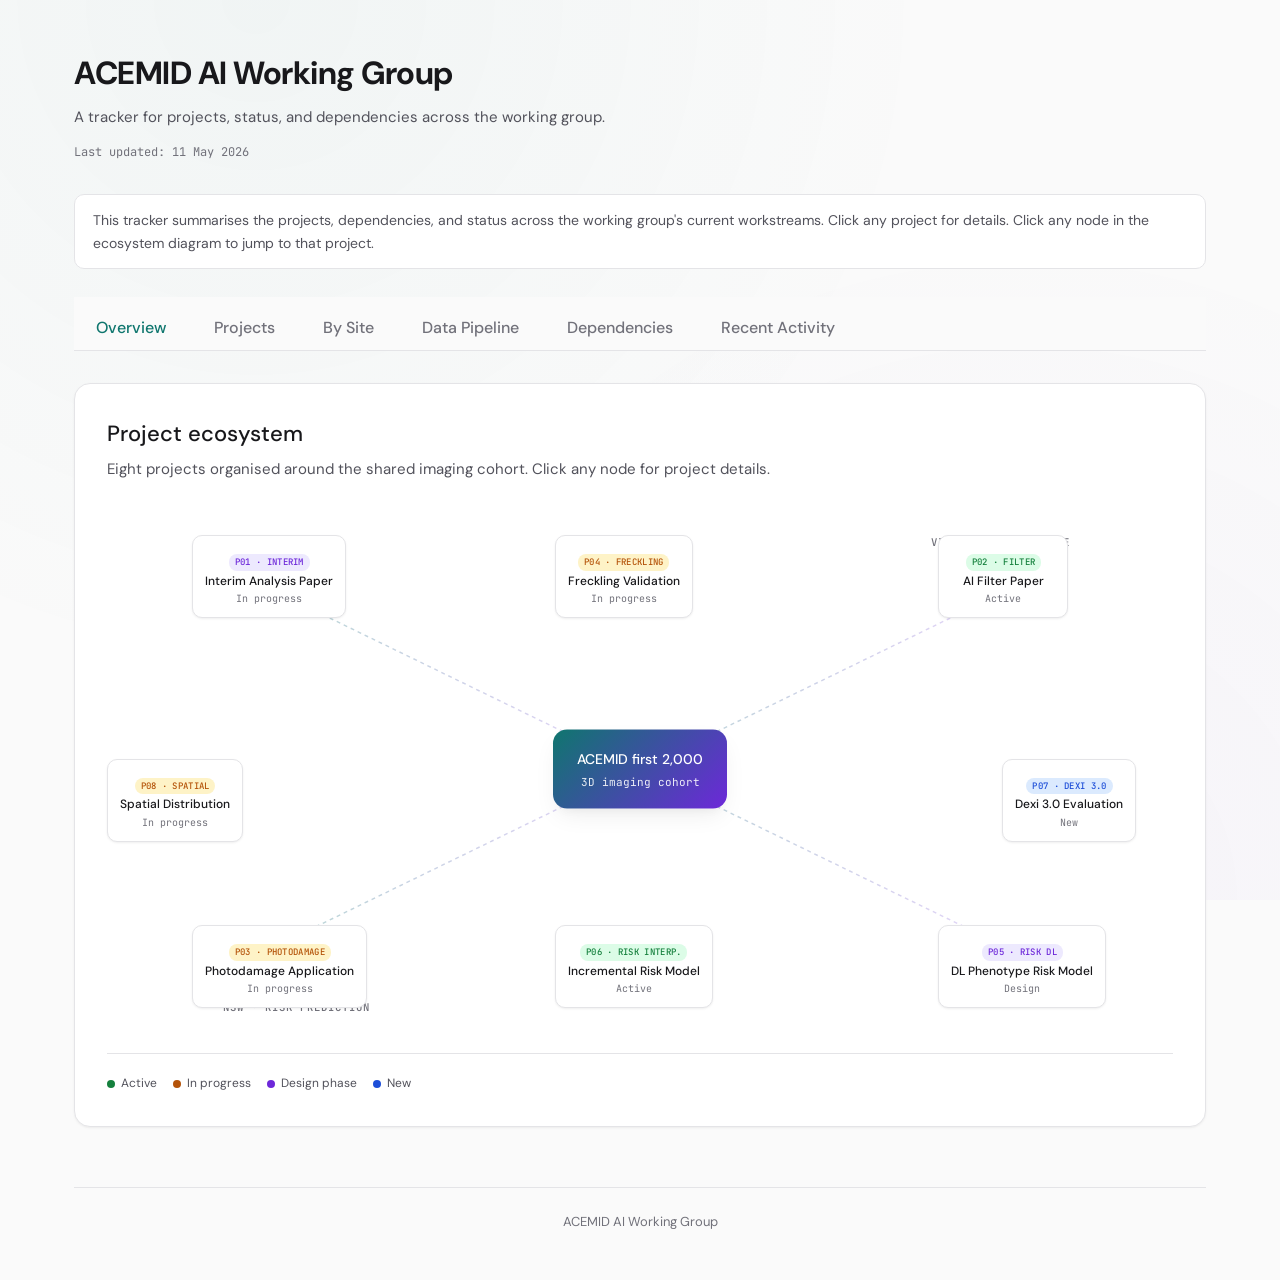
==== index.html @ 9b372734 "Add files via upload" ====
<!DOCTYPE html>
<html lang="en">
<head>
<meta charset="UTF-8">
<meta name="viewport" content="width=device-width, initial-scale=1.0">
<title>ACEMID AI Working Group — Tracker</title>
<link href="https://fonts.googleapis.com/css2?family=DM+Sans:wght@400;500;700&family=JetBrains+Mono:wght@400;500&display=swap" rel="stylesheet">
<style>
:root {
  --bg: #fafafa;
  --surface: #ffffff;
  --surface-2: #f4f4f5;
  --border: #e4e4e7;
  --border-strong: #d4d4d8;
  --text: #18181b;
  --text-2: #52525b;
  --text-3: #71717a;
  --accent: #0f766e;
  --accent-bg: #ccfbf1;
  --purple: #6d28d9;
  --purple-bg: #ede9fe;
  --amber: #b45309;
  --amber-bg: #fef3c7;
  --green: #15803d;
  --green-bg: #dcfce7;
  --red: #b91c1c;
  --red-bg: #fee2e2;
  --blue: #1d4ed8;
  --blue-bg: #dbeafe;
  --shadow: 0 1px 3px rgba(0,0,0,0.04), 0 1px 2px rgba(0,0,0,0.03);
  --shadow-lg: 0 10px 25px -5px rgba(0,0,0,0.08), 0 8px 10px -6px rgba(0,0,0,0.04);
}
@media (prefers-color-scheme: dark) {
  :root {
    --bg: #09090b; --surface: #18181b; --surface-2: #27272a;
    --border: #27272a; --border-strong: #3f3f46;
    --text: #fafafa; --text-2: #a1a1aa; --text-3: #71717a;
    --accent: #2dd4bf; --accent-bg: #134e4a;
    --purple: #a78bfa; --purple-bg: #2e1065;
    --amber: #fbbf24; --amber-bg: #422006;
    --green: #4ade80; --green-bg: #14532d;
    --red: #f87171; --red-bg: #450a0a;
    --blue: #60a5fa; --blue-bg: #1e3a8a;
  }
}
* { margin:0; padding:0; box-sizing:border-box; }
html { scroll-behavior:smooth; }
body { font-family:'DM Sans',-apple-system,sans-serif; background:var(--bg); color:var(--text); line-height:1.6; font-size:17px; }
body::before {
  content:''; position:fixed; inset:0; pointer-events:none; z-index:-1;
  background-image: radial-gradient(circle at 20% 0%, rgba(15,118,110,0.04), transparent 50%),
                    radial-gradient(circle at 80% 100%, rgba(109,40,217,0.03), transparent 50%);
}
.container { max-width:1180px; margin:0 auto; padding:48px 24px; }

.hdr { margin-bottom:32px; }
.hdr h1 { font-size:32px; font-weight:700; letter-spacing:-0.5px; margin-bottom:6px; }
.hdr .sub { font-size:15px; color:var(--text-2); }
.hdr .date { font-size:12px; color:var(--text-3); font-family:'JetBrains Mono',monospace; margin-top:14px; }

.tabs { display:flex; gap:4px; border-bottom:1px solid var(--border); margin-bottom:32px; overflow-x:auto; position:sticky; top:0; background:var(--bg); z-index:10; padding-top:8px; }
.tab { padding:12px 22px; font-size:16px; font-weight:500; cursor:pointer; color:var(--text-3); border-bottom:2px solid transparent; transition:all .2s; white-space:nowrap; background:none; border:none; font-family:inherit; }
.tab:hover { color:var(--text-2); }
.tab.active { color:var(--accent); border-bottom-color:var(--accent); }
.page { display:none; }
.page.active { display:block; animation:fadeUp 0.4s cubic-bezier(0.16, 1, 0.3, 1); }
@keyframes fadeUp { from { opacity:0; transform:translateY(8px); } to { opacity:1; transform:translateY(0); } }

/* Overview */
.overview-hero { background:var(--surface); border:1px solid var(--border); border-radius:16px; padding:32px; box-shadow:var(--shadow); }
.overview-hero h2 { font-size:22px; font-weight:500; margin-bottom:6px; }
.overview-hero .sub { font-size:15px; color:var(--text-2); margin-bottom:28px; }
.ecosystem { position:relative; height:520px; width:100%; }
.eco-svg { width:100%; height:100%; position:absolute; inset:0; }
.eco-node { position:absolute; background:var(--surface); border:1px solid var(--border); border-radius:10px; padding:10px 12px; cursor:pointer; transition:all 0.25s cubic-bezier(0.16, 1, 0.3, 1); box-shadow:var(--shadow); min-width:130px; text-align:center; }
.eco-node:hover { transform:translateY(-2px); border-color:var(--accent); box-shadow:var(--shadow-lg); z-index:5; }
.eco-node .n-name { font-size:12px; font-weight:500; line-height:1.3; }
.eco-node .n-status { font-size:10px; color:var(--text-3); margin-top:2px; font-family:'JetBrains Mono',monospace; }
.eco-node .n-tag { display:inline-block; font-size:9px; font-weight:500; padding:1px 6px; border-radius:8px; margin-bottom:3px; font-family:'JetBrains Mono',monospace; letter-spacing:0.3px; text-transform:uppercase; }
.eco-hub { position:absolute; top:50%; left:50%; transform:translate(-50%, -50%); background:linear-gradient(135deg, var(--accent), var(--purple)); color:white; padding:18px 24px; border-radius:14px; text-align:center; box-shadow:var(--shadow-lg); z-index:2; }
.eco-hub .h-title { font-size:14px; font-weight:500; margin-bottom:3px; }
.eco-hub .h-sub { font-size:11px; opacity:0.9; font-family:'JetBrains Mono',monospace; }
.legend { display:flex; gap:16px; flex-wrap:wrap; margin-top:24px; padding-top:20px; border-top:1px solid var(--border); font-size:12px; color:var(--text-2); }
.legend-item { display:flex; align-items:center; gap:6px; }
.legend-dot { width:8px; height:8px; border-radius:50%; }

/* Filters */
.filters { display:flex; gap:8px; flex-wrap:wrap; margin-bottom:24px; align-items:center; }
.filter-label { font-size:12px; color:var(--text-3); font-weight:500; margin-right:6px; text-transform:uppercase; letter-spacing:0.6px; font-family:'JetBrains Mono',monospace; }
.filter-chip { padding:6px 14px; font-size:13px; border-radius:16px; background:var(--surface); border:1px solid var(--border); cursor:pointer; color:var(--text-2); transition:all 0.2s; font-family:inherit; }
.filter-chip:hover { border-color:var(--border-strong); transform:translateY(-1px); }
.filter-chip.active { background:var(--text); color:var(--bg); border-color:var(--text); }

/* Projects */
.projects { display:grid; grid-template-columns:repeat(2, 1fr); gap:18px; }
@media (max-width: 800px) { .projects { grid-template-columns:1fr; } }
.proj { background:var(--surface); border:1px solid var(--border); border-radius:14px; padding:22px; cursor:pointer; transition:all 0.25s cubic-bezier(0.16, 1, 0.3, 1); position:relative; box-shadow:var(--shadow); }
.proj:hover { border-color:var(--accent); transform:translateY(-2px); box-shadow:var(--shadow-lg); }
.proj.expanded { grid-column:1 / -1; border-color:var(--accent); }
.proj-head { display:flex; justify-content:space-between; align-items:flex-start; gap:12px; margin-bottom:8px; }
.proj-name { font-size:19px; font-weight:500; line-height:1.3; }
.proj-id { font-family:'JetBrains Mono',monospace; font-size:11px; color:var(--text-3); margin-bottom:4px; letter-spacing:0.5px; }
.proj-lead { font-size:14px; color:var(--text-2); margin-bottom:12px; }
.proj-desc { font-size:14px; color:var(--text-2); line-height:1.6; }
.proj-footer { margin-top:14px; padding-top:14px; border-top:1px solid var(--border); display:flex; justify-content:flex-end; }
.proj-expand-cta { font-size:12px; color:var(--accent); transition:transform 0.2s; }
.proj:hover .proj-expand-cta { transform:translateX(2px); }

.pill { display:inline-block; font-size:11px; font-weight:500; padding:4px 12px; border-radius:12px; white-space:nowrap; }
.pill-active { background:var(--green-bg); color:var(--green); }
.pill-progress { background:var(--amber-bg); color:var(--amber); }
.pill-new { background:var(--blue-bg); color:var(--blue); }
.pill-design { background:var(--purple-bg); color:var(--purple); }
.pill-blocked { background:var(--red-bg); color:var(--red); }

.proj-detail { margin-top:18px; padding-top:18px; border-top:1px solid var(--border); display:none; animation:fadeUp 0.3s ease-out; }
.proj.expanded .proj-detail { display:block; }
.detail-grid { display:grid; grid-template-columns:1fr 1fr; gap:24px; }
@media (max-width: 800px) { .detail-grid { grid-template-columns:1fr; } }
.detail-section h4 { font-size:11px; font-weight:500; text-transform:uppercase; letter-spacing:0.8px; color:var(--text-3); margin-bottom:10px; font-family:'JetBrains Mono',monospace; }
.detail-section ul { list-style:none; }
.detail-section li { font-size:14px; color:var(--text-2); padding:5px 0 5px 16px; position:relative; line-height:1.55; }
.detail-section li::before { content:''; position:absolute; left:0; top:14px; width:5px; height:5px; border-radius:50%; background:var(--accent); }

/* Sites */
.sites { display:grid; grid-template-columns:1fr 1fr 1fr; gap:18px; }
@media (max-width: 900px) { .sites { grid-template-columns:1fr; } }
.site { background:var(--surface); border:1px solid var(--border); border-radius:14px; padding:24px; transition:transform 0.2s; box-shadow:var(--shadow); }
.site:hover { transform:translateY(-2px); }
.site-head { display:flex; align-items:center; gap:10px; margin-bottom:18px; padding-bottom:14px; border-bottom:1px solid var(--border); }
.site-dot { width:14px; height:14px; border-radius:50%; flex-shrink:0; }
.site-name { font-size:19px; font-weight:500; }
.site-people { margin-bottom:18px; }
.site-people h4 { font-size:11px; font-weight:500; text-transform:uppercase; letter-spacing:0.8px; color:var(--text-3); margin-bottom:12px; font-family:'JetBrains Mono',monospace; }
.site-people .person { font-size:14px; color:var(--text); padding:4px 0; }
.site-projects { padding-top:14px; border-top:1px solid var(--border); }
.site-projects h4 { font-size:11px; font-weight:500; text-transform:uppercase; letter-spacing:0.8px; color:var(--text-3); margin-bottom:10px; font-family:'JetBrains Mono',monospace; }
.site-projects .sp { font-size:13px; color:var(--text-2); padding:3px 0; }

/* Pipeline */
.pipeline-grid { background:var(--surface); border:1px solid var(--border); border-radius:14px; padding:28px; box-shadow:var(--shadow); }
.pipeline-stage { padding:16px 0; border-bottom:1px dashed var(--border); transition:transform 0.2s; }
.pipeline-stage:hover { transform:translateX(4px); }
.pipeline-stage:last-child { border-bottom:none; padding-bottom:0; }
.pipeline-stage h3 { font-size:15px; font-weight:500; margin-bottom:6px; display:flex; align-items:center; gap:10px; }
.pipeline-stage h3 .step-num { background:var(--accent-bg); color:var(--accent); width:28px; height:28px; border-radius:50%; display:inline-flex; align-items:center; justify-content:center; font-size:13px; font-family:'JetBrains Mono',monospace; font-weight:500; flex-shrink:0; }
.pipeline-stage p { font-size:14px; color:var(--text-2); line-height:1.6; padding-left:38px; }
.pipeline-stage .meta { font-size:12px; color:var(--text-3); padding-left:38px; margin-top:6px; font-family:'JetBrains Mono',monospace; }

/* Dependencies tab */
.dep-section { margin-bottom:28px; }
.dep-section h2 { font-size:20px; font-weight:500; margin-bottom:6px; }
.dep-section .sub { font-size:14px; color:var(--text-2); margin-bottom:18px; }

.eb-grid { display:grid; grid-template-columns:1fr 1fr; gap:18px; margin-bottom:8px; }
@media (max-width: 800px) { .eb-grid { grid-template-columns:1fr; } }
.eb-card { background:var(--surface); border:1px solid var(--border); border-radius:14px; padding:22px; box-shadow:var(--shadow); }
.eb-card.enablers { border-left:3px solid var(--green); }
.eb-card.blockers { border-left:3px solid var(--amber); }
.eb-card h3 { font-size:15px; font-weight:500; margin-bottom:14px; display:flex; align-items:center; gap:8px; }
.eb-card h3 .label { font-size:11px; padding:2px 8px; border-radius:10px; background:var(--surface-2); color:var(--text-3); font-weight:500; font-family:'JetBrains Mono',monospace; letter-spacing:0.5px; }
.eb-list { list-style:none; }
.eb-item { padding:9px 0; border-bottom:1px solid var(--border); font-size:14px; color:var(--text-2); line-height:1.55; }
.eb-item:last-child { border-bottom:none; }
.eb-item strong { color:var(--text); font-weight:500; }

/* Dep matrix */
.depmap { background:var(--surface); border:1px solid var(--border); border-radius:14px; padding:24px; box-shadow:var(--shadow); overflow-x:auto; }
.depmap-title { font-size:15px; font-weight:500; margin-bottom:4px; }
.depmap-sub { font-size:13px; color:var(--text-2); margin-bottom:20px; }
.matrix { display:grid; gap:1px; background:var(--border); border:1px solid var(--border); border-radius:8px; overflow:hidden; min-width:780px; }
.matrix-row { display:grid; grid-template-columns:200px repeat(7, 1fr); gap:1px; background:var(--border); }
.matrix-cell { background:var(--surface); padding:10px 8px; font-size:12px; display:flex; align-items:center; justify-content:center; text-align:center; min-height:48px; }
.matrix-cell.label { justify-content:flex-start; padding-left:14px; font-weight:500; font-size:13px; }
.matrix-cell.header { background:var(--surface-2); font-size:11px; font-weight:500; color:var(--text-3); text-transform:uppercase; letter-spacing:0.5px; font-family:'JetBrains Mono',monospace; line-height:1.3; }
.matrix-cell .dot { width:18px; height:18px; border-radius:50%; display:flex; align-items:center; justify-content:center; font-size:11px; font-weight:500; }
.dot-ready { background:var(--green); color:white; }
.dot-progress { background:var(--amber); color:white; }
.dot-blocked { background:var(--red); color:white; }
.dot-pending { background:var(--surface-2); color:var(--text-3); border:1px solid var(--border); }
.dot-na { color:var(--text-3); font-size:14px; }
.matrix-legend { display:flex; gap:18px; flex-wrap:wrap; margin-top:16px; font-size:12px; color:var(--text-2); }
.matrix-legend .li { display:flex; align-items:center; gap:6px; }

/* Recent activity */
.timeline { background:var(--surface); border:1px solid var(--border); border-radius:14px; padding:28px; box-shadow:var(--shadow); }
.tl-item { display:grid; grid-template-columns:130px 1fr; gap:20px; padding:20px 0; border-bottom:1px solid var(--border); transition:transform 0.2s; }
.tl-item:hover { transform:translateX(4px); }
.tl-item:last-child { border-bottom:none; padding-bottom:0; }
.tl-item:first-child { padding-top:0; }
.tl-date { font-family:'JetBrains Mono',monospace; font-size:12px; color:var(--text-3); }
.tl-content h4 { font-size:15px; font-weight:500; margin-bottom:6px; }
.tl-content p { font-size:14px; color:var(--text-2); line-height:1.6; margin-bottom:6px; }
.tl-content .tl-tags { display:flex; gap:6px; flex-wrap:wrap; margin-top:10px; }
.tl-tag { font-size:11px; padding:3px 10px; border-radius:10px; background:var(--surface-2); color:var(--text-2); border:1px solid var(--border); font-family:'JetBrains Mono',monospace; }
@media (max-width: 600px) {
  .tl-item { grid-template-columns:1fr; gap:8px; }
}

.footer { margin-top:60px; padding-top:24px; border-top:1px solid var(--border); text-align:center; }
.footer p { font-size:13px; color:var(--text-3); }

.disclaimer { background:var(--surface); border:1px solid var(--border); border-radius:10px; padding:14px 18px; margin-bottom:28px; font-size:14px; color:var(--text-2); line-height:1.6; }
</style>
</head>
<body>
<div class="container">

<div class="hdr">
  <h1>ACEMID AI Working Group</h1>
  <p class="sub">A tracker for projects, status, and dependencies across the working group.</p>
  <div class="date">Last updated: 11 May 2026</div>
</div>

<div class="disclaimer">
  This tracker summarises the projects, dependencies, and status across the working group's current workstreams. Click any project for details. Click any node in the ecosystem diagram to jump to that project.
</div>

<div class="tabs">
  <button class="tab active" onclick="showPage('overview', this)">Overview</button>
  <button class="tab" onclick="showPage('projects', this)">Projects</button>
  <button class="tab" onclick="showPage('sites', this)">By Site</button>
  <button class="tab" onclick="showPage('pipeline', this)">Data Pipeline</button>
  <button class="tab" onclick="showPage('dependencies', this)">Dependencies</button>
  <button class="tab" onclick="showPage('activity', this)">Recent Activity</button>
</div>

<!-- OVERVIEW -->
<div class="page active" id="p-overview">
<div class="overview-hero">
  <h2>Project ecosystem</h2>
  <p class="sub">Eight projects organised around the shared imaging cohort. Click any node for project details.</p>
  <div class="ecosystem">
    <svg class="eco-svg" viewBox="0 0 1100 520" preserveAspectRatio="xMidYMid meet">
      <defs>
        <linearGradient id="lineGrad" x1="0" y1="0" x2="1" y2="0">
          <stop offset="0%" stop-color="#0f766e" stop-opacity="0.3"/>
          <stop offset="100%" stop-color="#6d28d9" stop-opacity="0.2"/>
        </linearGradient>
      </defs>
      <line x1="550" y1="260" x2="180" y2="80"  stroke="url(#lineGrad)" stroke-width="1.5" stroke-dasharray="4 4"/>
      <line x1="550" y1="260" x2="550" y2="80"  stroke="url(#lineGrad)" stroke-width="1.5" stroke-dasharray="4 4"/>
      <line x1="550" y1="260" x2="920" y2="80"  stroke="url(#lineGrad)" stroke-width="1.5" stroke-dasharray="4 4"/>
      <line x1="550" y1="260" x2="100" y2="260" stroke="url(#lineGrad)" stroke-width="1.5" stroke-dasharray="4 4"/>
      <line x1="550" y1="260" x2="1000" y2="260" stroke="url(#lineGrad)" stroke-width="1.5" stroke-dasharray="4 4"/>
      <line x1="550" y1="260" x2="180" y2="440" stroke="url(#lineGrad)" stroke-width="1.5" stroke-dasharray="4 4"/>
      <line x1="550" y1="260" x2="550" y2="440" stroke="url(#lineGrad)" stroke-width="1.5" stroke-dasharray="4 4"/>
      <line x1="550" y1="260" x2="920" y2="440" stroke="url(#lineGrad)" stroke-width="1.5" stroke-dasharray="4 4"/>
      <text x="120" y="30" fill="#71717a" font-size="11" font-family="JetBrains Mono" letter-spacing="1" font-weight="500">QLD · ALGORITHMS</text>
      <text x="500" y="30" fill="#71717a" font-size="11" font-family="JetBrains Mono" letter-spacing="1" font-weight="500">CROSS-SITE</text>
      <text x="850" y="30" fill="#71717a" font-size="11" font-family="JetBrains Mono" letter-spacing="1" font-weight="500">VIC · INFRASTRUCTURE</text>
      <text x="120" y="510" fill="#71717a" font-size="11" font-family="JetBrains Mono" letter-spacing="1" font-weight="500">NSW · RISK PREDICTION</text>
    </svg>
    <div class="eco-hub"><div class="h-title">ACEMID first 2,000</div><div class="h-sub">3D imaging cohort</div></div>
    <div class="eco-node" style="top:5%; left:8%;" onclick="goToProject('p1')"><span class="n-tag" style="background:var(--purple-bg);color:var(--purple);">P01 · Interim</span><div class="n-name">Interim Analysis Paper</div><div class="n-status">In progress</div></div>
    <div class="eco-node" style="top:5%; left:42%;" onclick="goToProject('p4')"><span class="n-tag" style="background:var(--amber-bg);color:var(--amber);">P04 · Freckling</span><div class="n-name">Freckling Validation</div><div class="n-status">In progress</div></div>
    <div class="eco-node" style="top:5%; left:78%;" onclick="goToProject('p2')"><span class="n-tag" style="background:var(--green-bg);color:var(--green);">P02 · Filter</span><div class="n-name">AI Filter Paper</div><div class="n-status">Active</div></div>
    <div class="eco-node" style="top:48%; left:0%;" onclick="goToProject('p8')"><span class="n-tag" style="background:var(--amber-bg);color:var(--amber);">P08 · Spatial</span><div class="n-name">Spatial Distribution</div><div class="n-status">In progress</div></div>
    <div class="eco-node" style="top:48%; left:84%;" onclick="goToProject('p7')"><span class="n-tag" style="background:var(--blue-bg);color:var(--blue);">P07 · Dexi 3.0</span><div class="n-name">Dexi 3.0 Evaluation</div><div class="n-status">New</div></div>
    <div class="eco-node" style="top:80%; left:8%;" onclick="goToProject('p3')"><span class="n-tag" style="background:var(--amber-bg);color:var(--amber);">P03 · Photodamage</span><div class="n-name">Photodamage Application</div><div class="n-status">In progress</div></div>
    <div class="eco-node" style="top:80%; left:42%;" onclick="goToProject('p6')"><span class="n-tag" style="background:var(--green-bg);color:var(--green);">P06 · Risk Interp.</span><div class="n-name">Incremental Risk Model</div><div class="n-status">Active</div></div>
    <div class="eco-node" style="top:80%; left:78%;" onclick="goToProject('p5')"><span class="n-tag" style="background:var(--purple-bg);color:var(--purple);">P05 · Risk DL</span><div class="n-name">DL Phenotype Risk Model</div><div class="n-status">Design</div></div>
  </div>
  <div class="legend">
    <div class="legend-item"><span class="legend-dot" style="background:var(--green);"></span>Active</div>
    <div class="legend-item"><span class="legend-dot" style="background:var(--amber);"></span>In progress</div>
    <div class="legend-item"><span class="legend-dot" style="background:var(--purple);"></span>Design phase</div>
    <div class="legend-item"><span class="legend-dot" style="background:var(--blue);"></span>New</div>
  </div>
</div>
</div>

<!-- PROJECTS -->
<div class="page" id="p-projects">
<div class="filters">
  <span class="filter-label">Filter</span>
  <button class="filter-chip active" onclick="filterProjects('all', this)">All (8)</button>
  <button class="filter-chip" onclick="filterProjects('active', this)">Active</button>
  <button class="filter-chip" onclick="filterProjects('progress', this)">In progress</button>
  <button class="filter-chip" onclick="filterProjects('design', this)">Design phase</button>
  <button class="filter-chip" onclick="filterProjects('new', this)">New</button>
</div>
<div class="projects" id="projGrid">

<div class="proj" id="p1" data-status="progress" onclick="toggleProj(this)">
  <div class="proj-head"><div><div class="proj-id">P01 · INTERIM</div><div class="proj-name">Interim Analysis Paper</div></div><span class="pill pill-progress">In progress</span></div>
  <div class="proj-lead">Dilki Jayasinghe · Tori Mar · Monika Janda</div>
  <div class="proj-desc">Descriptive overview of the first 2,000 ACEMID participants. Focus on baseline naevus counts and melanoma location mapping.</div>
  <div class="proj-footer"><span class="proj-expand-cta">Click for details →</span></div>
  <div class="proj-detail"><div class="detail-grid">
    <div class="detail-section"><h4>Current state</h4><ul>
      <li>Script 1 distributed to sites</li>
      <li>Preliminary naevus count figures presented from PA data (n=672)</li>
      <li>Naevus categorisation issue identified for ~7% of participants (broad location labels rather than upper/lower)</li>
      <li>Revised figure excluding uncategorised lesions resolves apparent asymmetry</li>
    </ul></div>
    <div class="detail-section"><h4>Dependencies</h4><ul>
      <li>Baseline naevus extraction at remaining sites (HIRF, AH, SHI, BH, MIA, WMH)</li>
      <li>Pathology review of ~100 outstanding melanoma slides</li>
      <li>Skin colour extraction</li>
      <li>Photodamage methodology resolution (see P03)</li>
    </ul></div>
  </div></div>
</div>

<div class="proj" id="p2" data-status="active" onclick="toggleProj(this)">
  <div class="proj-head"><div><div class="proj-id">P02 · FILTER</div><div class="proj-name">AI Filter Paper</div></div><span class="pill pill-active">Active</span></div>
  <div class="proj-lead">Zhen Yu · Tori Mar</div>
  <div class="proj-desc">Evaluation of AI algorithms for identifying lesions that benefit from dermoscopic review from total body 3D images.</div>
  <div class="proj-footer"><span class="proj-expand-cta">Click for details →</span></div>
  <div class="proj-detail"><div class="detail-grid">
    <div class="detail-section"><h4>Current state</h4><ul>
      <li>ISIC tile extraction tool functional (resolved late March)</li>
      <li>Extraction run on Alfred data</li>
      <li>Filter paper dataset being curated based on pathology-reviewed cohort</li>
    </ul></div>
    <div class="detail-section"><h4>Dependencies</h4><ul>
      <li>Pathology-reviewed cohort spreadsheet</li>
      <li>Labelling definition (lesions for dermoscopy vs lesions for biopsy)</li>
      <li>Algorithm comparison methodology</li>
    </ul></div>
  </div></div>
</div>

<div class="proj" id="p3" data-status="progress" onclick="toggleProj(this)">
  <div class="proj-head"><div><div class="proj-id">P03 · PHOTODAMAGE</div><div class="proj-name">Photodamage Algorithm Application</div></div><span class="pill pill-progress">In progress</span></div>
  <div class="proj-lead">Zhen Yu · Siyuan Yan · Adam Mothershaw</div>
  <div class="proj-desc">Application of previously-published photodamage CNN to ACEMID interim cohort. Currently per-tile predictions; aggregation methodology under discussion.</div>
  <div class="proj-footer"><span class="proj-expand-cta">Click for details →</span></div>
  <div class="proj-detail"><div class="detail-grid">
    <div class="detail-section"><h4>Current state</h4><ul>
      <li>CR2 to PNG/JPEG conversion utility working (Canfield provided updated version)</li>
      <li>AI model in preparation for sharing; integration with Script 2 to follow</li>
      <li>Per-tile output confirmed; per-body-site aggregation methodology under discussion</li>
    </ul></div>
    <div class="detail-section"><h4>Dependencies</h4><ul>
      <li>AI model sharing with the extraction team</li>
      <li>Aggregation methodology design</li>
      <li>Decision on local vs centralised algorithm execution per site</li>
    </ul></div>
  </div></div>
</div>

<div class="proj" id="p4" data-status="progress" onclick="toggleProj(this)">
  <div class="proj-head"><div><div class="proj-id">P04 · FRECKLING</div><div class="proj-name">Freckling Algorithm Validation</div></div><span class="pill pill-progress">In progress</span></div>
  <div class="proj-lead">Sam Kahler · Clare Primiero · Adam Mothershaw</div>
  <div class="proj-desc">External validation of UQ-developed freckling CNN. Validation cohort: Alfred participants under 40 years.</div>
  <div class="proj-footer"><span class="proj-expand-cta">Click for details →</span></div>
  <div class="proj-detail"><div class="detail-grid">
    <div class="detail-section"><h4>Current state</h4><ul>
      <li>Segmented Alfred images being prepared for annotation</li>
      <li>Transfer method to UQ being clarified</li>
      <li>Annotation by clinical reviewers required after image transfer</li>
    </ul></div>
    <div class="detail-section"><h4>Dependencies</h4><ul>
      <li>Image transfer Alfred → UQ for annotation</li>
      <li>Annotator availability at UQ</li>
      <li>Validated algorithm needed before downstream risk modelling uses freckling feature</li>
    </ul></div>
  </div></div>
</div>

<div class="proj" id="p5" data-status="design" onclick="toggleProj(this)">
  <div class="proj-head"><div><div class="proj-id">P05 · RISK DL</div><div class="proj-name">Deep Learning Phenotype Risk Model</div></div><span class="pill pill-design">Design phase</span></div>
  <div class="proj-lead">Zhen Yu · Zongyuan Ge</div>
  <div class="proj-desc">Image-only deep learning model for melanoma risk prediction. End-to-end approach trained directly on 3D total body photography.</div>
  <div class="proj-footer"><span class="proj-expand-cta">Click for details →</span></div>
  <div class="proj-detail"><div class="detail-grid">
    <div class="detail-section"><h4>Current state</h4><ul>
      <li>Cohort definition: ~200 per risk group required</li>
      <li>Initial truth labels under consideration: melanoma history, ≥100 naevi</li>
      <li>Testing multiple label definitions to compare performance</li>
      <li>Training cohort restricted to participants not continuing to Automate Me</li>
    </ul></div>
    <div class="detail-section"><h4>Dependencies</h4><ul>
      <li>Identification of eligible training cohort</li>
      <li>Resolution of truth label definition</li>
      <li>External validation strategy</li>
    </ul></div>
  </div></div>
</div>

<div class="proj" id="p6" data-status="active" onclick="toggleProj(this)">
  <div class="proj-head"><div><div class="proj-id">P06 · RISK INTERPRETABLE</div><div class="proj-name">Interpretable Incremental Risk Model</div></div><span class="pill pill-active">Active</span></div>
  <div class="proj-lead">Anne Cust · Yagiz Aksoy</div>
  <div class="proj-desc">Adds extracted phenotypic risk features to existing validated risk models to assess incremental AUC improvement. Maintains feature-level interpretability via SHAP and decision curve analysis.</div>
  <div class="proj-footer"><span class="proj-expand-cta">Click for details →</span></div>
  <div class="proj-detail"><div class="detail-grid">
    <div class="detail-section"><h4>Current state</h4><ul>
      <li>MIA access established</li>
      <li>Original baseline risk data extraction in progress</li>
      <li>Data to be shared with ACEMID risk-model teams</li>
    </ul></div>
    <div class="detail-section"><h4>Dependencies</h4><ul>
      <li>Naevus count CSVs from QLD/VIC sites</li>
      <li>Photodamage outputs (see P03)</li>
      <li>Validated freckling algorithm (see P04)</li>
      <li>Melanoma outcomes from pathology review</li>
    </ul></div>
  </div></div>
</div>

<div class="proj" id="p7" data-status="new" onclick="toggleProj(this)">
  <div class="proj-head"><div><div class="proj-id">P07 · DEXI 3.0</div><div class="proj-name">Dexi 3.0 Evaluation</div></div><span class="pill pill-new">New</span></div>
  <div class="proj-lead">Tori Mar · Canfield Scientific</div>
  <div class="proj-desc">External evaluation of Canfield's Dexi 3.0 dermoscopy AI on ACEMID interim data with pathology-reviewed lesions.</div>
  <div class="proj-footer"><span class="proj-expand-cta">Click for details →</span></div>
  <div class="proj-detail"><div class="detail-grid">
    <div class="detail-section"><h4>Current state</h4><ul>
      <li>Existing ethics framework covers the evaluation</li>
      <li>Canfield team to present to AIWG</li>
      <li>MSK/Stanford clinical trial reportedly commencing mid-2026</li>
    </ul></div>
    <div class="detail-section"><h4>Dependencies</h4><ul>
      <li>Centralisation of dermoscopy images for evaluation</li>
      <li>Defined evaluation protocol</li>
      <li>Engagement timeline with Canfield team</li>
    </ul></div>
  </div></div>
</div>

<div class="proj" id="p8" data-status="progress" onclick="toggleProj(this)">
  <div class="proj-head"><div><div class="proj-id">P08 · SPATIAL</div><div class="proj-name">Spatial Distribution Analysis</div></div><span class="pill pill-progress">In progress</span></div>
  <div class="proj-lead">Dilki Jayasinghe · Nima Ghahari</div>
  <div class="proj-desc">Naevus spatial distribution patterns from 3D coordinates. Satellite naevi as independent risk markers.</div>
  <div class="proj-footer"><span class="proj-expand-cta">Click for details →</span></div>
  <div class="proj-detail"><div class="detail-grid">
    <div class="detail-section"><h4>Current state</h4><ul>
      <li>Convex hull method tested on back area (PA data, n=672)</li>
      <li>Clustered, dispersed, and regular distribution types identified</li>
      <li>Limb feasibility under exploration</li>
    </ul></div>
    <div class="detail-section"><h4>Dependencies</h4><ul>
      <li>Skin colour script coordination</li>
      <li>Resolution of laterality and unclassified location coding</li>
    </ul></div>
  </div></div>
</div>

</div>
</div>

<!-- SITES -->
<div class="page" id="p-sites">
<div class="sites">

<div class="site">
  <div class="site-head"><div class="site-dot" style="background:#b45309;"></div><div class="site-name">QLD (UQ)</div></div>
  <div class="site-people"><h4>Members</h4>
    <div class="person">Peter Soyer</div>
    <div class="person">Simone Goldinger</div>
    <div class="person">Adam Mothershaw</div>
    <div class="person">Clare Primiero</div>
    <div class="person">Sam Kahler</div>
    <div class="person">Dilki Jayasinghe</div>
    <div class="person">Nayomi Arachchige</div>
  </div>
  <div class="site-projects"><h4>Project involvement</h4>
    <div class="sp">Interim Analysis Paper</div>
    <div class="sp">Freckling Validation</div>
    <div class="sp">Spatial Distribution</div>
    <div class="sp">Extraction script development</div>
  </div>
</div>

<div class="site">
  <div class="site-head"><div class="site-dot" style="background:#6d28d9;"></div><div class="site-name">VIC (Monash)</div></div>
  <div class="site-people"><h4>Members</h4>
    <div class="person">Victoria Mar (AIWG chair)</div>
    <div class="person">Zhen Yu</div>
    <div class="person">Zongyuan Ge</div>
    <div class="person">Sam Polkinghorne-Katz (operations)</div>
    <div class="person">Nima Ghahari</div>
    <div class="person">Chengbo Zheng</div>
    <div class="person">Siyuan Yan</div>
  </div>
  <div class="site-projects"><h4>Project involvement</h4>
    <div class="sp">AI Filter Paper</div>
    <div class="sp">DL Risk Model</div>
    <div class="sp">Photodamage Algorithm</div>
    <div class="sp">Operations coordination</div>
  </div>
</div>

<div class="site">
  <div class="site-head"><div class="site-dot" style="background:#0f766e;"></div><div class="site-name">NSW (USyd / MIA)</div></div>
  <div class="site-people"><h4>Members</h4>
    <div class="person">Anne Cust (Director, Daffodil Centre)</div>
    <div class="person">Yagiz Aksoy</div>
    <div class="person">Grace Kwaan</div>
    <div class="person">Pablo Fernandez Penas</div>
    <div class="person">Ryan Sullivan</div>
    <div class="person">Jonathan Broder</div>
    <div class="person">Linda Martin</div>
    <div class="person">Peter Ferguson</div>
  </div>
  <div class="site-projects"><h4>Project involvement</h4>
    <div class="sp">Incremental Risk Model</div>
    <div class="sp">NSW operational coordination</div>
  </div>
</div>

</div>
</div>

<!-- PIPELINE -->
<div class="page" id="p-pipeline">
<div class="pipeline-grid">
  <div class="pipeline-stage">
    <h3><span class="step-num">1</span>Source data capture (Vectra WB360)</h3>
    <p>3D total body photography captured at each site. Output formats: CR2 (raw camera files, identifiable), JSON (de-identified lesion metadata), TOM (3D mesh files). Stored in site-local Vectra clinical database.</p>
  </div>
  <div class="pipeline-stage">
    <h3><span class="step-num">2</span>Cleansed export from Vectra DB</h3>
    <p>VectraDBTool + exporter runs locally at each site. Removes patient name, DOB, ID. Retains External ID for REDCap linkage. Output: per-patient .db file plus CR2, JSON, TOM folders.</p>
    <div class="meta">runs site-local</div>
  </div>
  <div class="pipeline-stage">
    <h3><span class="step-num">3a</span>Naevus burden processing (Script 1)</h3>
    <p>Reads JSON files. Filters by confidence (≥80%) and major axis (≥2 mm). Outputs CSV of naevi per body site per participant. Broad location labels (e.g. "Left Leg" without upper/lower) affect ~7% of participants.</p>
    <div class="meta">processing time ~minutes</div>
  </div>
  <div class="pipeline-stage">
    <h3><span class="step-num">3b</span>Photodamage processing (Script 2)</h3>
    <p>CR2 → JPEG conversion → tile into 9×5 grid → HSV/YCbCr skin filter → AI model inference per tile. Aggregation methodology to per-body-site and per-individual under discussion.</p>
    <div class="meta">heavier processing · hours</div>
  </div>
  <div class="pipeline-stage">
    <h3><span class="step-num">3c</span>Freckling processing</h3>
    <p>7 body-location CR2 views → PNG conversion → region-specific extraction (arms rotated 90°, back ROI until skin >75%, face cheek crop via MediaPipe). Algorithm currently being externally validated.</p>
    <div class="meta">~20h export per cohort</div>
  </div>
  <div class="pipeline-stage">
    <h3><span class="step-num">4</span>Analysis-ready outputs → downstream projects</h3>
    <p>Phenotype-specific CSVs feed into the eight downstream projects. Most analyses currently waiting on dataset completion across sites and pathology review of outcomes.</p>
  </div>
</div>
</div>

<!-- DEPENDENCIES -->
<div class="page" id="p-dependencies">

<div class="dep-section">
  <h2>Enablers and blockers</h2>
  <p class="sub">Forces currently supporting progress, and items awaiting resolution.</p>
  <div class="eb-grid">

    <div class="eb-card enablers">
      <h3>Enablers <span class="label">supporting progress</span></h3>
      <ul class="eb-list">
        <li class="eb-item"><strong>ISIC tile extraction tool now functional.</strong> Filter paper progressing on Alfred data.</li>
        <li class="eb-item"><strong>Updated Canfield CR2 conversion utility</strong> resolves earlier image format incompatibility.</li>
        <li class="eb-item"><strong>Script 1 distributed</strong> across sites, with first extraction results from PA presented.</li>
        <li class="eb-item"><strong>Existing ethics framework</strong> covers the Dexi 3.0 evaluation without requiring new submission.</li>
        <li class="eb-item"><strong>Two risk-model workstreams formalised</strong> as distinct projects (deep learning vs interpretable incremental).</li>
        <li class="eb-item"><strong>MIA access established for NSW</strong> work, enabling baseline risk data extraction and local script execution.</li>
        <li class="eb-item"><strong>Operations coordination role</strong> centralised with Sam Polkinghorne-Katz across workstreams.</li>
      </ul>
    </div>

    <div class="eb-card blockers">
      <h3>Blockers <span class="label">awaiting resolution</span></h3>
      <ul class="eb-list">
        <li class="eb-item"><strong>Photodamage AI model distribution.</strong> Model being prepared for sharing with the wider extraction team for Script 2 integration.</li>
        <li class="eb-item"><strong>Photodamage aggregation methodology.</strong> Per-tile outputs need translation to per-body-site and per-individual scores for analysis.</li>
        <li class="eb-item"><strong>Pathology review of ~100 outstanding melanoma slides</strong> is a prerequisite for outcome-based analyses across multiple projects.</li>
        <li class="eb-item"><strong>NSW cross-site data sharing pathway</strong> unresolved. No national repository yet. Working assumption: distributed extraction.</li>
        <li class="eb-item"><strong>Freckling external validation</strong> awaiting Alfred image transfer to UQ and annotator capacity.</li>
        <li class="eb-item"><strong>Filter paper labelling approach.</strong> Distinction between "lesions for dermoscopy" vs "lesions for biopsy" being defined.</li>
        <li class="eb-item"><strong>Per-site sequential extraction.</strong> Image data must be cleaned at each site before scripts can run.</li>
      </ul>
    </div>

  </div>
</div>

<div class="dep-section">
  <h2>Project × input dependency matrix</h2>
  <p class="sub">What each project needs, and the current status of each input.</p>
  <div class="depmap">
    <div class="matrix">
      <div class="matrix-row">
        <div class="matrix-cell header label" style="text-align:left;justify-content:flex-start;">Project</div>
        <div class="matrix-cell header">Naevus count</div>
        <div class="matrix-cell header">Photodamage</div>
        <div class="matrix-cell header">Freckling</div>
        <div class="matrix-cell header">Skin colour</div>
        <div class="matrix-cell header">Outcomes (path)</div>
        <div class="matrix-cell header">Baseline risk data</div>
        <div class="matrix-cell header">ISIC tiles</div>
      </div>
      <div class="matrix-row">
        <div class="matrix-cell label">P01 · Interim</div>
        <div class="matrix-cell"><div class="dot dot-progress">●</div></div>
        <div class="matrix-cell"><div class="dot dot-blocked">●</div></div>
        <div class="matrix-cell"><div class="dot dot-pending">●</div></div>
        <div class="matrix-cell"><div class="dot dot-pending">●</div></div>
        <div class="matrix-cell"><div class="dot dot-blocked">●</div></div>
        <div class="matrix-cell dot-na">—</div>
        <div class="matrix-cell dot-na">—</div>
      </div>
      <div class="matrix-row">
        <div class="matrix-cell label">P02 · Filter</div>
        <div class="matrix-cell dot-na">—</div>
        <div class="matrix-cell dot-na">—</div>
        <div class="matrix-cell dot-na">—</div>
        <div class="matrix-cell dot-na">—</div>
        <div class="matrix-cell"><div class="dot dot-progress">●</div></div>
        <div class="matrix-cell dot-na">—</div>
        <div class="matrix-cell"><div class="dot dot-ready">●</div></div>
      </div>
      <div class="matrix-row">
        <div class="matrix-cell label">P03 · Photodamage</div>
        <div class="matrix-cell dot-na">—</div>
        <div class="matrix-cell"><div class="dot dot-blocked">●</div></div>
        <div class="matrix-cell dot-na">—</div>
        <div class="matrix-cell dot-na">—</div>
        <div class="matrix-cell dot-na">—</div>
        <div class="matrix-cell dot-na">—</div>
        <div class="matrix-cell dot-na">—</div>
      </div>
      <div class="matrix-row">
        <div class="matrix-cell label">P04 · Freckling</div>
        <div class="matrix-cell dot-na">—</div>
        <div class="matrix-cell dot-na">—</div>
        <div class="matrix-cell"><div class="dot dot-progress">●</div></div>
        <div class="matrix-cell dot-na">—</div>
        <div class="matrix-cell dot-na">—</div>
        <div class="matrix-cell dot-na">—</div>
        <div class="matrix-cell dot-na">—</div>
      </div>
      <div class="matrix-row">
        <div class="matrix-cell label">P05 · Risk DL</div>
        <div class="matrix-cell"><div class="dot dot-progress">●</div></div>
        <div class="matrix-cell"><div class="dot dot-blocked">●</div></div>
        <div class="matrix-cell"><div class="dot dot-progress">●</div></div>
        <div class="matrix-cell"><div class="dot dot-pending">●</div></div>
        <div class="matrix-cell"><div class="dot dot-blocked">●</div></div>
        <div class="matrix-cell dot-na">—</div>
        <div class="matrix-cell dot-na">—</div>
      </div>
      <div class="matrix-row">
        <div class="matrix-cell label">P06 · Risk Interpretable</div>
        <div class="matrix-cell"><div class="dot dot-progress">●</div></div>
        <div class="matrix-cell"><div class="dot dot-blocked">●</div></div>
        <div class="matrix-cell"><div class="dot dot-progress">●</div></div>
        <div class="matrix-cell"><div class="dot dot-pending">●</div></div>
        <div class="matrix-cell"><div class="dot dot-blocked">●</div></div>
        <div class="matrix-cell"><div class="dot dot-progress">●</div></div>
        <div class="matrix-cell dot-na">—</div>
      </div>
      <div class="matrix-row">
        <div class="matrix-cell label">P07 · Dexi 3.0</div>
        <div class="matrix-cell dot-na">—</div>
        <div class="matrix-cell dot-na">—</div>
        <div class="matrix-cell dot-na">—</div>
        <div class="matrix-cell dot-na">—</div>
        <div class="matrix-cell"><div class="dot dot-progress">●</div></div>
        <div class="matrix-cell dot-na">—</div>
        <div class="matrix-cell"><div class="dot dot-pending">●</div></div>
      </div>
      <div class="matrix-row">
        <div class="matrix-cell label">P08 · Spatial</div>
        <div class="matrix-cell"><div class="dot dot-progress">●</div></div>
        <div class="matrix-cell dot-na">—</div>
        <div class="matrix-cell dot-na">—</div>
        <div class="matrix-cell"><div class="dot dot-pending">●</div></div>
        <div class="matrix-cell dot-na">—</div>
        <div class="matrix-cell dot-na">—</div>
        <div class="matrix-cell dot-na">—</div>
      </div>
    </div>
    <div class="matrix-legend">
      <div class="li"><span class="dot dot-ready">●</span>Available</div>
      <div class="li"><span class="dot dot-progress">●</span>In progress</div>
      <div class="li"><span class="dot dot-blocked">●</span>Pending resolution</div>
      <div class="li"><span class="dot dot-pending">●</span>Awaited</div>
      <div class="li" style="color:var(--text-3);">— Not required</div>
    </div>
  </div>
</div>

</div>

<!-- ACTIVITY -->
<div class="page" id="p-activity">
<div class="timeline">
<div class="tl-item">
  <div class="tl-date">11 May 2026</div>
  <div class="tl-content">
    <h4>AIWG meeting</h4>
    <p>Preliminary naevus count figures presented from PA data. Resolution of the naevus categorisation issue via exclusion of broad-category locations. Photodamage methodology and per-body-site aggregation discussed. MIA access for NSW work confirmed.</p>
    <div class="tl-tags"><span class="tl-tag">Interim Analysis</span><span class="tl-tag">Photodamage</span><span class="tl-tag">Risk Model</span></div>
  </div>
</div>
<div class="tl-item">
  <div class="tl-date">30 March 2026</div>
  <div class="tl-content">
    <h4>AIWG meeting</h4>
    <p>ISIC tile extraction confirmed working on Alfred data. Dexi 3.0 evaluation proposed. Two distinct risk model workstreams formalised in minutes.</p>
    <div class="tl-tags"><span class="tl-tag">Filter Paper</span><span class="tl-tag">Dexi 3.0</span><span class="tl-tag">Risk Model</span></div>
  </div>
</div>
<div class="tl-item">
  <div class="tl-date">16 March 2026</div>
  <div class="tl-content">
    <h4>AIWG meeting</h4>
    <p>Interpretable incremental risk model approach presented and endorsed. MIA affiliation discussed and supported.</p>
    <div class="tl-tags"><span class="tl-tag">Risk Model</span><span class="tl-tag">Operations</span></div>
  </div>
</div>
<div class="tl-item">
  <div class="tl-date">2 March 2026</div>
  <div class="tl-content">
    <h4>AIWG meeting</h4>
    <p>Spatial distribution work discussed. Statistical analysis plan for interim analysis reviewed.</p>
    <div class="tl-tags"><span class="tl-tag">Spatial</span><span class="tl-tag">Interim Analysis</span></div>
  </div>
</div>
</div>
</div>

<div class="footer">
  <p>ACEMID AI Working Group</p>
</div>

</div>

<script>
function showPage(id, btn) {
  document.querySelectorAll('.page').forEach(p => p.classList.remove('active'));
  document.querySelectorAll('.tab').forEach(t => t.classList.remove('active'));
  document.getElementById('p-' + id).classList.add('active');
  btn.classList.add('active');
  window.scrollTo({ top: 0, behavior: 'smooth' });
}
function toggleProj(el) {
  el.classList.toggle('expanded');
}
function filterProjects(status, btn) {
  document.querySelectorAll('.filter-chip').forEach(c => c.classList.remove('active'));
  btn.classList.add('active');
  document.querySelectorAll('#projGrid .proj').forEach(p => {
    if (status === 'all') { p.style.display = 'block'; }
    else { p.style.display = (p.dataset.status === status) ? 'block' : 'none'; }
  });
}
function goToProject(id) {
  document.querySelectorAll('.page').forEach(p => p.classList.remove('active'));
  document.querySelectorAll('.tab').forEach(t => t.classList.remove('active'));
  document.getElementById('p-projects').classList.add('active');
  document.querySelectorAll('.tab')[1].classList.add('active');
  setTimeout(() => {
    const proj = document.getElementById(id);
    if (proj) {
      proj.classList.add('expanded');
      proj.scrollIntoView({ behavior: 'smooth', block: 'center' });
    }
  }, 100);
}
</script>
</body>
</html>
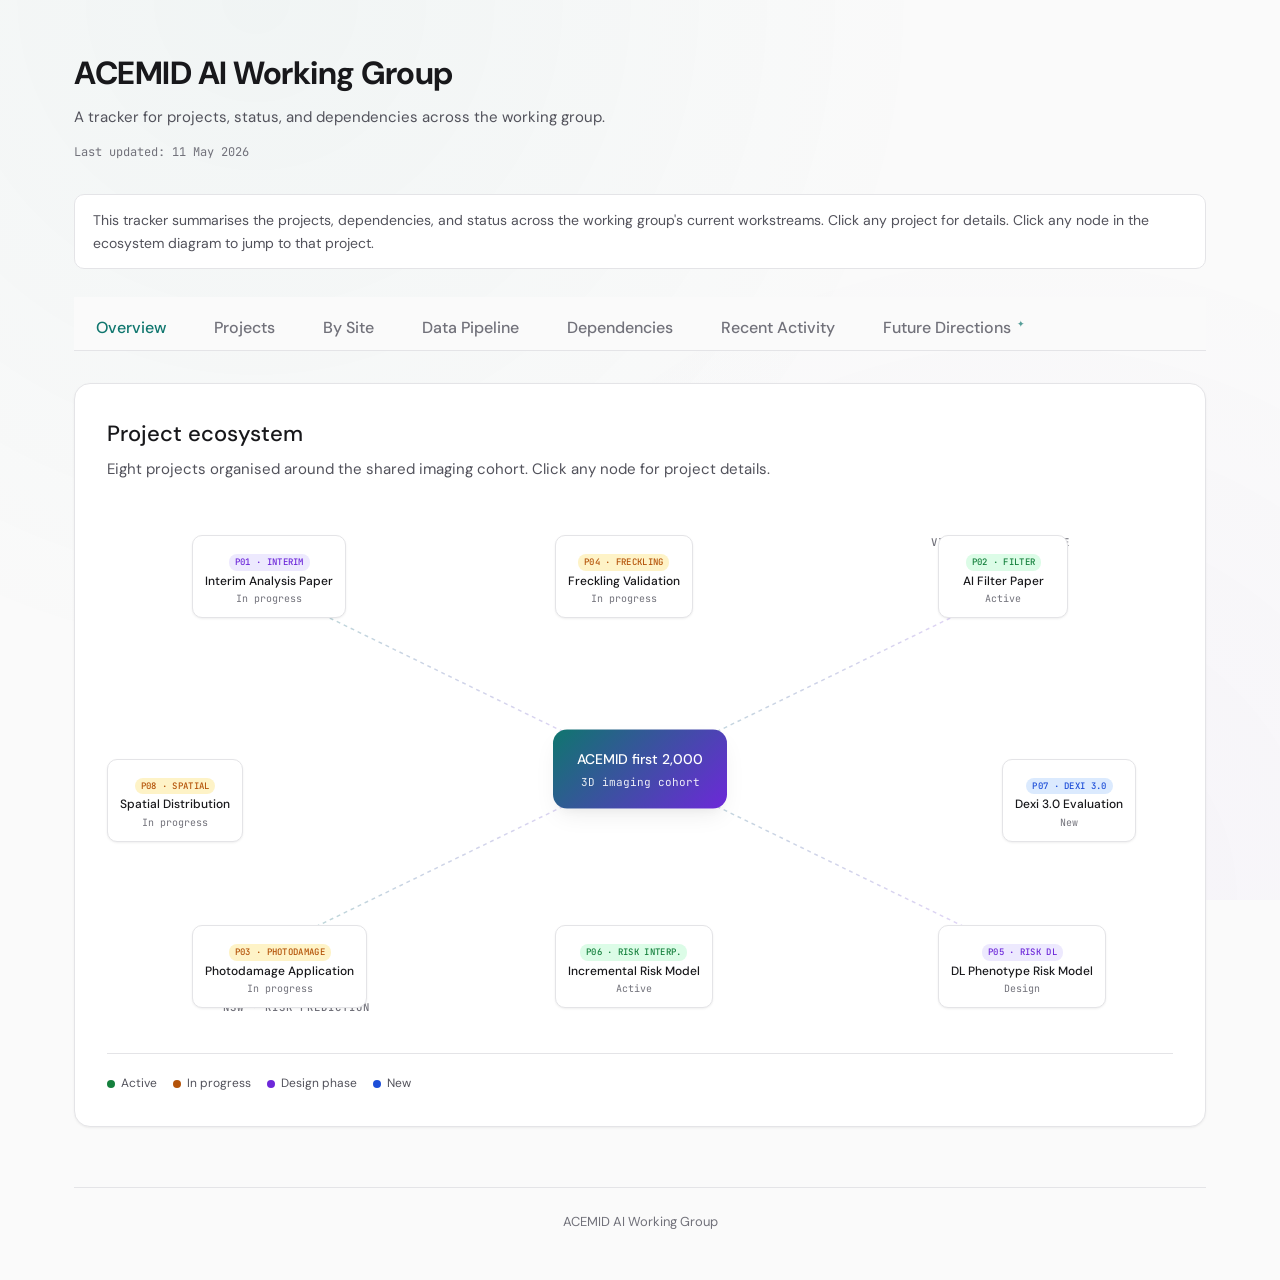
==== commit e539b7ab: "Add files via upload" ====
--- a/index.html
+++ b/index.html
@@ -201,6 +201,125 @@
 .footer p { font-size:13px; color:var(--text-3); }
 
 .disclaimer { background:var(--surface); border:1px solid var(--border); border-radius:10px; padding:14px 18px; margin-bottom:28px; font-size:14px; color:var(--text-2); line-height:1.6; }
+
+/* Future Directions — distinct experimental aesthetic */
+.tab-future { position:relative; }
+.tab-future::after {
+  content:'✦'; font-size:9px; color:var(--accent); margin-left:6px;
+  vertical-align:super; opacity:0.7;
+}
+
+.future-hero {
+  position:relative; padding:48px 32px 36px; border-radius:20px; overflow:hidden;
+  background: linear-gradient(135deg, #0b1224 0%, #1a0b2e 50%, #0d1f2d 100%);
+  margin-bottom:28px; color:#fafafa;
+}
+.future-hero::before {
+  content:''; position:absolute; inset:0; opacity:0.4; pointer-events:none;
+  background-image:
+    radial-gradient(circle at 15% 30%, rgba(45,212,191,0.25), transparent 30%),
+    radial-gradient(circle at 85% 70%, rgba(167,139,250,0.2), transparent 30%),
+    radial-gradient(circle at 50% 90%, rgba(96,165,250,0.15), transparent 35%);
+}
+.future-hero::after {
+  content:''; position:absolute; inset:0; pointer-events:none;
+  background-image:
+    radial-gradient(1px 1px at 12% 20%, rgba(255,255,255,0.4), transparent),
+    radial-gradient(1px 1px at 78% 35%, rgba(255,255,255,0.3), transparent),
+    radial-gradient(1px 1px at 32% 75%, rgba(255,255,255,0.35), transparent),
+    radial-gradient(1px 1px at 88% 82%, rgba(255,255,255,0.3), transparent),
+    radial-gradient(1px 1px at 55% 12%, rgba(255,255,255,0.4), transparent),
+    radial-gradient(1px 1px at 25% 50%, rgba(255,255,255,0.25), transparent),
+    radial-gradient(1px 1px at 68% 60%, rgba(255,255,255,0.3), transparent);
+}
+.future-hero > * { position:relative; z-index:1; }
+.future-hero .eyebrow {
+  font-family:'JetBrains Mono',monospace; font-size:11px; letter-spacing:2.5px;
+  color:#5eead4; opacity:0.9; text-transform:uppercase; margin-bottom:14px;
+}
+.future-hero h2 {
+  font-size:34px; font-weight:700; letter-spacing:-0.5px; margin-bottom:14px;
+  background:linear-gradient(90deg, #fafafa 0%, #a78bfa 100%);
+  -webkit-background-clip:text; -webkit-text-fill-color:transparent;
+  background-clip:text;
+}
+.future-hero p {
+  font-size:16px; line-height:1.7; color:#cbd5e1; max-width:680px;
+}
+
+.future-cat { margin-bottom:36px; }
+.future-cat-head {
+  display:flex; align-items:baseline; gap:14px; margin-bottom:16px;
+  padding-bottom:12px; border-bottom:1px solid var(--border);
+}
+.future-cat-num {
+  font-family:'JetBrains Mono',monospace; font-size:13px;
+  font-weight:500; letter-spacing:1px;
+}
+.future-cat-title { font-size:19px; font-weight:500; }
+.future-cat-sub { font-size:13px; color:var(--text-3); margin-left:auto; }
+
+.future-cat.methods .future-cat-num { color:#0ea5e9; }
+.future-cat.clinical .future-cat-num { color:#10b981; }
+.future-cat.cross .future-cat-num { color:#f59e0b; }
+.future-cat.policy .future-cat-num { color:#a78bfa; }
+
+.idea-grid { display:grid; grid-template-columns:1fr 1fr; gap:16px; }
+@media (max-width: 800px) { .idea-grid { grid-template-columns:1fr; } }
+
+.idea {
+  position:relative; padding:22px; border-radius:14px;
+  background:var(--surface); border:1px solid var(--border);
+  transition:all 0.35s cubic-bezier(0.16, 1, 0.3, 1);
+  overflow:hidden; cursor:default;
+}
+.idea::before {
+  content:''; position:absolute; top:0; left:0; right:0; height:2px;
+  background:linear-gradient(90deg, transparent, var(--cat-color, var(--accent)), transparent);
+  opacity:0.5; transition:opacity 0.3s;
+}
+.idea::after {
+  content:''; position:absolute; inset:0; border-radius:14px; pointer-events:none;
+  background:radial-gradient(circle at var(--mx, 50%) var(--my, 50%),
+    rgba(45,212,191,0.06), transparent 40%);
+  opacity:0; transition:opacity 0.3s;
+}
+.idea:hover {
+  transform:translateY(-3px); border-color:var(--cat-color, var(--accent));
+  box-shadow:0 14px 35px -10px rgba(0,0,0,0.12), 0 0 0 1px var(--cat-color, var(--accent));
+}
+.idea:hover::before { opacity:1; }
+.idea:hover::after { opacity:1; }
+
+.idea.methods { --cat-color:#0ea5e9; }
+.idea.clinical { --cat-color:#10b981; }
+.idea.cross { --cat-color:#f59e0b; }
+.idea.policy { --cat-color:#a78bfa; }
+
+.idea-num {
+  position:absolute; top:18px; right:22px;
+  font-family:'JetBrains Mono',monospace; font-size:11px;
+  color:var(--text-3); letter-spacing:0.5px;
+}
+.idea h4 {
+  font-size:17px; font-weight:600; margin-bottom:10px; padding-right:50px;
+  line-height:1.3;
+}
+.idea p {
+  font-size:14px; color:var(--text-2); line-height:1.65;
+}
+.idea-meta {
+  margin-top:14px; padding-top:12px; border-top:1px dashed var(--border);
+  font-size:12px; color:var(--text-3); display:flex; gap:14px; flex-wrap:wrap;
+}
+.idea-meta span { display:flex; align-items:center; gap:5px; }
+.idea-meta strong { color:var(--text-2); font-weight:500; font-family:'JetBrains Mono',monospace; font-size:11px; }
+
+.future-footer {
+  margin-top:8px; padding:20px 24px; border-radius:12px;
+  background:var(--surface-2); border:1px dashed var(--border);
+  font-size:13px; color:var(--text-3); line-height:1.6; font-style:italic;
+}
 </style>
 </head>
 <body>
@@ -223,6 +342,7 @@
   <button class="tab" onclick="showPage('pipeline', this)">Data Pipeline</button>
   <button class="tab" onclick="showPage('dependencies', this)">Dependencies</button>
   <button class="tab" onclick="showPage('activity', this)">Recent Activity</button>
+  <button class="tab tab-future" onclick="showPage('future', this)">Future Directions</button>
 </div>
 
 <!-- OVERVIEW -->
@@ -421,7 +541,7 @@
 
 <div class="proj" id="p8" data-status="progress" onclick="toggleProj(this)">
   <div class="proj-head"><div><div class="proj-id">P08 · SPATIAL</div><div class="proj-name">Spatial Distribution Analysis</div></div><span class="pill pill-progress">In progress</span></div>
-  <div class="proj-lead">Dilki Jayasinghe · Nima Ghahari</div>
+  <div class="proj-lead">Dilki Jayasinghe</div>
   <div class="proj-desc">Naevus spatial distribution patterns from 3D coordinates. Satellite naevi as independent risk markers.</div>
   <div class="proj-footer"><span class="proj-expand-cta">Click for details →</span></div>
   <div class="proj-detail"><div class="detail-grid">
@@ -448,17 +568,18 @@
   <div class="site-head"><div class="site-dot" style="background:#b45309;"></div><div class="site-name">QLD (UQ)</div></div>
   <div class="site-people"><h4>Members</h4>
     <div class="person">Peter Soyer</div>
+    <div class="person">Monika Janda</div>
     <div class="person">Simone Goldinger</div>
-    <div class="person">Adam Mothershaw</div>
+    <div class="person">Sam Kahler</div>
     <div class="person">Clare Primiero</div>
-    <div class="person">Sam Kahler</div>
     <div class="person">Dilki Jayasinghe</div>
     <div class="person">Nayomi Arachchige</div>
-  </div>
-  <div class="site-projects"><h4>Project involvement</h4>
+    <div class="person">Chengbo Zheng</div>
+    <div class="person">Adam Mothershaw</div>
+  </div>
+  <div class="site-projects"><h4>Projects led</h4>
     <div class="sp">Interim Analysis Paper</div>
     <div class="sp">Freckling Validation</div>
-    <div class="sp">Spatial Distribution</div>
     <div class="sp">Extraction script development</div>
   </div>
 </div>
@@ -467,17 +588,17 @@
   <div class="site-head"><div class="site-dot" style="background:#6d28d9;"></div><div class="site-name">VIC (Monash)</div></div>
   <div class="site-people"><h4>Members</h4>
     <div class="person">Victoria Mar (AIWG chair)</div>
+    <div class="person">Zongyuan Ge</div>
     <div class="person">Zhen Yu</div>
-    <div class="person">Zongyuan Ge</div>
+    <div class="person">Siyuan Yan</div>
     <div class="person">Sam Polkinghorne-Katz (operations)</div>
-    <div class="person">Nima Ghahari</div>
-    <div class="person">Chengbo Zheng</div>
-    <div class="person">Siyuan Yan</div>
-  </div>
-  <div class="site-projects"><h4>Project involvement</h4>
+  </div>
+  <div class="site-projects"><h4>Projects led</h4>
     <div class="sp">AI Filter Paper</div>
     <div class="sp">DL Risk Model</div>
     <div class="sp">Photodamage Algorithm</div>
+    <div class="sp">Spatial Distribution (with QLD)</div>
+    <div class="sp">Dexi 3.0 Evaluation</div>
     <div class="sp">Operations coordination</div>
   </div>
 </div>
@@ -485,16 +606,13 @@
 <div class="site">
   <div class="site-head"><div class="site-dot" style="background:#0f766e;"></div><div class="site-name">NSW (USyd / MIA)</div></div>
   <div class="site-people"><h4>Members</h4>
-    <div class="person">Anne Cust (Director, Daffodil Centre)</div>
+    <div class="person">Pablo Fernandez Penas (NSW lead, ACEMID)</div>
+    <div class="person">Linda Martin (MIA site lead)</div>
+    <div class="person">Anne Cust</div>
     <div class="person">Yagiz Aksoy</div>
     <div class="person">Grace Kwaan</div>
-    <div class="person">Pablo Fernandez Penas</div>
-    <div class="person">Ryan Sullivan</div>
-    <div class="person">Jonathan Broder</div>
-    <div class="person">Linda Martin</div>
-    <div class="person">Peter Ferguson</div>
-  </div>
-  <div class="site-projects"><h4>Project involvement</h4>
+  </div>
+  <div class="site-projects"><h4>Projects led</h4>
     <div class="sp">Incremental Risk Model</div>
     <div class="sp">NSW operational coordination</div>
   </div>
@@ -720,6 +838,187 @@
 </div>
 </div>
 
+<!-- FUTURE DIRECTIONS -->
+<div class="page" id="p-future">
+
+<div class="future-hero">
+  <div class="eyebrow">Speculative · Experimental · Conversation Starters</div>
+  <h2>What this infrastructure could become</h2>
+  <p>The ACEMID cohort, the imaging pipeline, and the AIWG capabilities together create a research substrate that could support much more than the current eight projects. Some directions worth considering — none are commitments, but each is grounded in capabilities we already have or are close to having.</p>
+</div>
+
+<div class="future-cat methods">
+  <div class="future-cat-head">
+    <span class="future-cat-num">01 · METHODS</span>
+    <span class="future-cat-title">Methodological extensions</span>
+    <span class="future-cat-sub">Where the AI work could go beyond cross-sectional prediction</span>
+  </div>
+  <div class="idea-grid">
+    <div class="idea methods" onmousemove="trackMouse(event, this)">
+      <span class="idea-num">001</span>
+      <h4>Temporal phenotypic trajectory</h4>
+      <p>Most participants will have multiple Vectra captures during follow-up. Risk prediction from <em>rate of phenotypic change</em> (mole growth velocity, freckling accumulation, photodamage progression) rather than baseline state alone. Untested in melanoma literature; ACEMID is uniquely positioned to do it first.</p>
+      <div class="idea-meta">
+        <span><strong>NEEDS</strong>Longitudinal data, ≥2 visits per participant</span>
+        <span><strong>STATUS</strong>Feasible from 2027</span>
+      </div>
+    </div>
+
+    <div class="idea methods" onmousemove="trackMouse(event, this)">
+      <span class="idea-num">002</span>
+      <h4>Federated multimodal model</h4>
+      <p>Train a unified risk model across QLD, VIC, and NSW without raw imaging data ever leaving each site. Structurally solves the cross-state data sharing constraints we keep working around. Methods publication in its own right.</p>
+      <div class="idea-meta">
+        <span><strong>NEEDS</strong>Federated learning framework, site IT alignment</span>
+        <span><strong>STATUS</strong>Proof-of-concept ready</span>
+      </div>
+    </div>
+
+    <div class="idea methods" onmousemove="trackMouse(event, this)">
+      <span class="idea-num">003</span>
+      <h4>Visual SHAP on 3D avatars</h4>
+      <p>Take feature-level interpretability further. Attention maps overlaid directly on the patient's 3D avatar showing <em>where</em> on their body the model is drawing risk signal from. Research artifact → clinical UI in a single step.</p>
+      <div class="idea-meta">
+        <span><strong>NEEDS</strong>SHAP outputs from incremental risk model</span>
+        <span><strong>STATUS</strong>Achievable once P06 has results</span>
+      </div>
+    </div>
+
+    <div class="idea methods" onmousemove="trackMouse(event, this)">
+      <span class="idea-num">004</span>
+      <h4>"Skin age" composite biomarker</h4>
+      <p>A continuous index combining UV damage, freckling, mole burden, and skin colour evolution — analogous to biological age in epigenetics. Could become a single interpretable number for screening triage and patient communication.</p>
+      <div class="idea-meta">
+        <span><strong>NEEDS</strong>All four image markers + age data</span>
+        <span><strong>STATUS</strong>Concept stage</span>
+      </div>
+    </div>
+  </div>
+</div>
+
+<div class="future-cat clinical">
+  <div class="future-cat-head">
+    <span class="future-cat-num">02 · CLINICAL</span>
+    <span class="future-cat-title">Clinical translation pathways</span>
+    <span class="future-cat-sub">From research output to deployed practice</span>
+  </div>
+  <div class="idea-grid">
+    <div class="idea clinical" onmousemove="trackMouse(event, this)">
+      <span class="idea-num">005</span>
+      <h4>AI-augmented dermatologist study</h4>
+      <p>Prospective head-to-head: dermatologist alone vs dermatologist + AI second reader. Could become the first definitive study of TBP-AI augmentation in routine surveillance. Natural extension of the Automate Me trial infrastructure.</p>
+      <div class="idea-meta">
+        <span><strong>NEEDS</strong>Trial design, validated AI model</span>
+        <span><strong>STATUS</strong>Discussions could start now</span>
+      </div>
+    </div>
+
+    <div class="idea clinical" onmousemove="trackMouse(event, this)">
+      <span class="idea-num">006</span>
+      <h4>Lightweight GP-deployable tool</h4>
+      <p>A pared-down risk model using features extractable from a smartphone or basic clinical camera — no Vectra required. Massive scalability story for primary care, rural, and global health contexts where TBP isn't feasible.</p>
+      <div class="idea-meta">
+        <span><strong>NEEDS</strong>Feature ablation analysis, validation cohort</span>
+        <span><strong>STATUS</strong>Future direction</span>
+      </div>
+    </div>
+
+    <div class="idea clinical" onmousemove="trackMouse(event, this)">
+      <span class="idea-num">007</span>
+      <h4>MIA clinical UI integration</h4>
+      <p>Embed the validated incremental risk model directly into MIA's clinical workflow as a decision support tool. From research output to bedside in a single institution. Bridges the methods-to-impact gap that most academic AI work never crosses.</p>
+      <div class="idea-meta">
+        <span><strong>NEEDS</strong>MIA partnership, validated P06 outputs</span>
+        <span><strong>STATUS</strong>Pipeline forming</span>
+      </div>
+    </div>
+  </div>
+</div>
+
+<div class="future-cat cross">
+  <div class="future-cat-head">
+    <span class="future-cat-num">03 · CROSS-APPLICATION</span>
+    <span class="future-cat-title">Beyond melanoma</span>
+    <span class="future-cat-sub">Same infrastructure, different outcomes</span>
+  </div>
+  <div class="idea-grid">
+    <div class="idea cross" onmousemove="trackMouse(event, this)">
+      <span class="idea-num">008</span>
+      <h4>Keratinocyte cancer prediction</h4>
+      <p>ACEMID participants develop KCs at higher rates than melanoma. The cohort and imaging are already collected; only additional outcome linkage is needed. Two cancer endpoints from a single infrastructure substantially increases the cost-effectiveness story.</p>
+      <div class="idea-meta">
+        <span><strong>NEEDS</strong>Outcome linkage for BCC and SCC</span>
+        <span><strong>STATUS</strong>Substudy proposal</span>
+      </div>
+    </div>
+
+    <div class="idea cross" onmousemove="trackMouse(event, this)">
+      <span class="idea-num">009</span>
+      <h4>Pre-treatment immunotoxicity signature</h4>
+      <p>Building on the CuTox work — use ACEMID-style TBP imaging on patients before they start immunotherapy to predict who develops immune skin toxicity. Novel patient population, same imaging methodology.</p>
+      <div class="idea-meta">
+        <span><strong>NEEDS</strong>MIA immunotherapy cohort, baseline TBP</span>
+        <span><strong>STATUS</strong>Linked to Linda's CuTox work</span>
+      </div>
+    </div>
+
+    <div class="idea cross" onmousemove="trackMouse(event, this)">
+      <span class="idea-num">010</span>
+      <h4>Pigmented lesion → uveal melanoma connection</h4>
+      <p>Phenotypic markers of cutaneous melanoma risk may share biology with uveal melanoma susceptibility. Exploratory work linking cutaneous phenotype to ocular outcomes via registry data could open an underexplored research area.</p>
+      <div class="idea-meta">
+        <span><strong>NEEDS</strong>Uveal registry linkage, ophthalmology partnership</span>
+        <span><strong>STATUS</strong>Hypothesis stage</span>
+      </div>
+    </div>
+  </div>
+</div>
+
+<div class="future-cat policy">
+  <div class="future-cat-head">
+    <span class="future-cat-num">04 · POLICY &amp; EQUITY</span>
+    <span class="future-cat-title">Population-level impact</span>
+    <span class="future-cat-sub">Where the methods meet the screening program</span>
+  </div>
+  <div class="idea-grid">
+    <div class="idea policy" onmousemove="trackMouse(event, this)">
+      <span class="idea-num">011</span>
+      <h4>ACEMID as international validation hub</h4>
+      <p>Position the cohort as the global gold-standard external validation resource for new melanoma AI. Dexi 3.0 is the first; every subsequent commercial or academic tool could be benchmarked here. Strategic infrastructure positioning.</p>
+      <div class="idea-meta">
+        <span><strong>NEEDS</strong>Governance framework, evaluation protocol</span>
+        <span><strong>STATUS</strong>Dexi 3.0 sets precedent</span>
+      </div>
+    </div>
+
+    <div class="idea policy" onmousemove="trackMouse(event, this)">
+      <span class="idea-num">012</span>
+      <h4>Equity-stratified performance audit</h4>
+      <p>Dedicated subgroup analyses across Fitzpatrick type, age, sex, and ancestry on every AI tool the group develops. Pre-emptively answers regulatory and reviewer questions. Aligns with REP-AI ethics work.</p>
+      <div class="idea-meta">
+        <span><strong>NEEDS</strong>Demographic data linkage, subgroup sample sizes</span>
+        <span><strong>STATUS</strong>Can run alongside P05 and P06</span>
+      </div>
+    </div>
+
+    <div class="idea policy" onmousemove="trackMouse(event, this)">
+      <span class="idea-num">013</span>
+      <h4>Roadmap cost-effectiveness modelling</h4>
+      <p>Feed the enhanced risk model outputs into Markov state-transition models comparing screening strategies. Direct translation to Cancer Australia's National Skin Cancer Screening Roadmap. Connects AIWG methods work to national policy.</p>
+      <div class="idea-meta">
+        <span><strong>NEEDS</strong>Validated risk model, health economics partnership</span>
+        <span><strong>STATUS</strong>Dependent on P06 completion</span>
+      </div>
+    </div>
+  </div>
+</div>
+
+<div class="future-footer">
+  This page is a thinking space, not a roadmap. Ideas here are deliberately exploratory — some may already be in development at one of the sites, others may have been considered and dismissed for reasons not captured here. Suggestions and additions welcome.
+</div>
+
+</div>
+
 <div class="footer">
   <p>ACEMID AI Working Group</p>
 </div>
@@ -758,6 +1057,13 @@
     }
   }, 100);
 }
+function trackMouse(e, el) {
+  const rect = el.getBoundingClientRect();
+  const x = ((e.clientX - rect.left) / rect.width) * 100;
+  const y = ((e.clientY - rect.top) / rect.height) * 100;
+  el.style.setProperty('--mx', x + '%');
+  el.style.setProperty('--my', y + '%');
+}
 </script>
 </body>
 </html>
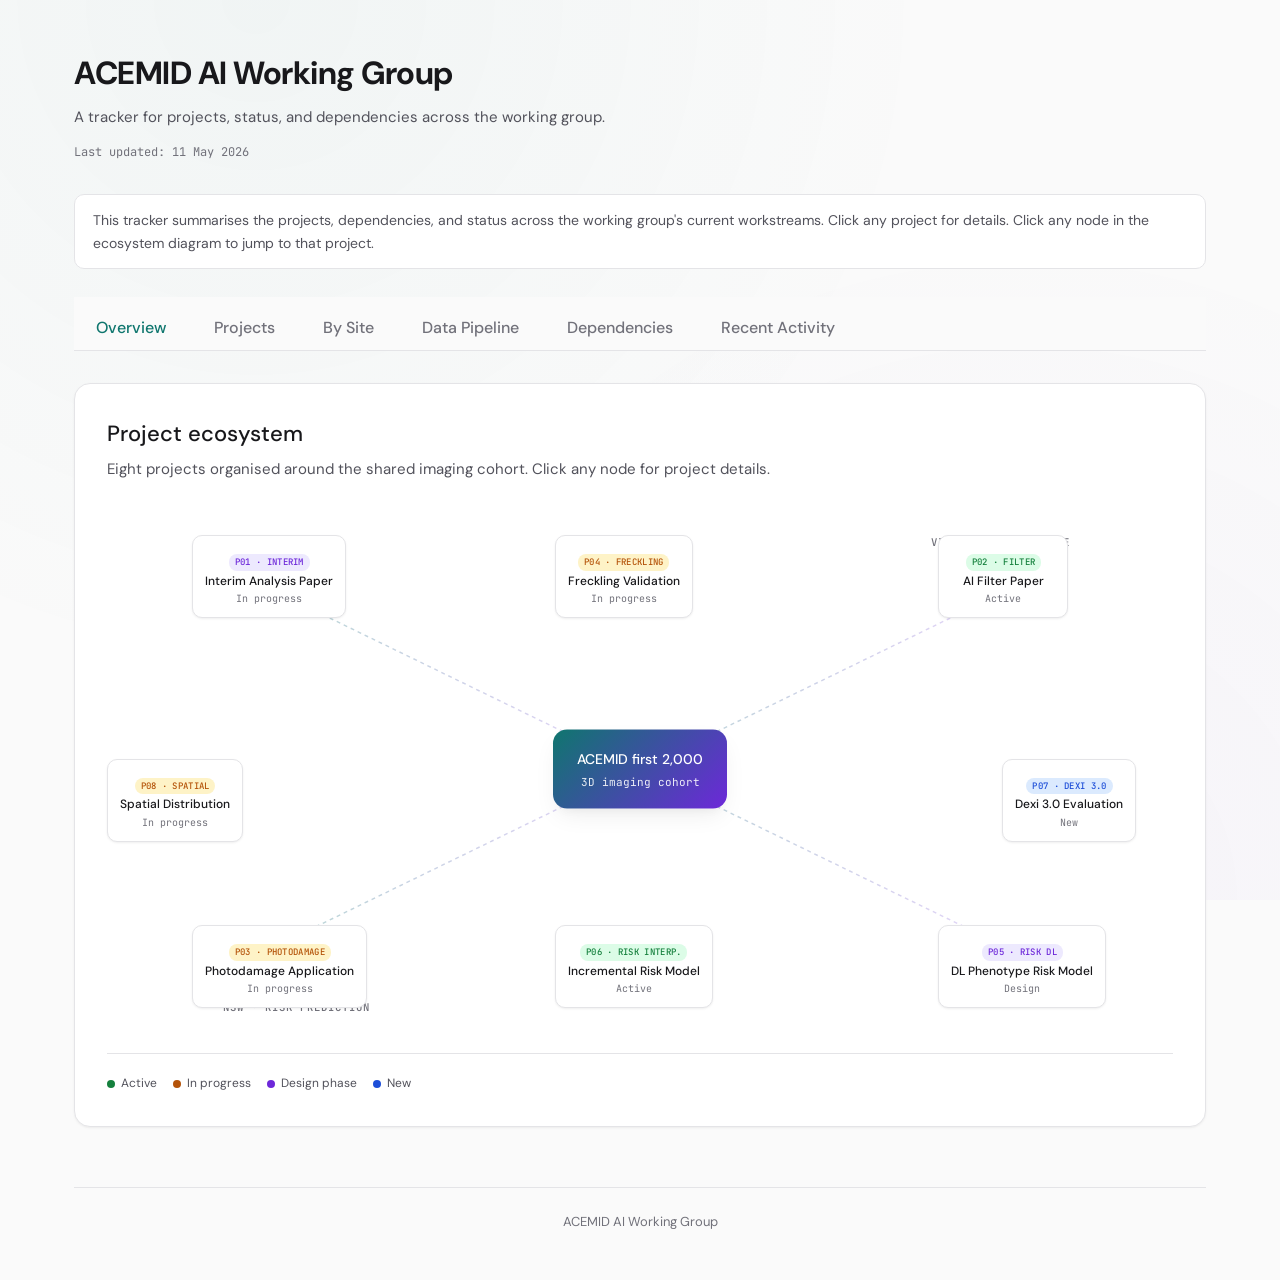
==== commit 8d93c48c: "Add files via upload" ====
--- a/index.html
+++ b/index.html
@@ -202,123 +202,109 @@
 
 .disclaimer { background:var(--surface); border:1px solid var(--border); border-radius:10px; padding:14px 18px; margin-bottom:28px; font-size:14px; color:var(--text-2); line-height:1.6; }
 
-/* Future Directions — distinct experimental aesthetic */
-.tab-future { position:relative; }
-.tab-future::after {
-  content:'✦'; font-size:9px; color:var(--accent); margin-left:6px;
-  vertical-align:super; opacity:0.7;
-}
-
-.future-hero {
-  position:relative; padding:48px 32px 36px; border-radius:20px; overflow:hidden;
-  background: linear-gradient(135deg, #0b1224 0%, #1a0b2e 50%, #0d1f2d 100%);
-  margin-bottom:28px; color:#fafafa;
-}
-.future-hero::before {
-  content:''; position:absolute; inset:0; opacity:0.4; pointer-events:none;
-  background-image:
-    radial-gradient(circle at 15% 30%, rgba(45,212,191,0.25), transparent 30%),
-    radial-gradient(circle at 85% 70%, rgba(167,139,250,0.2), transparent 30%),
-    radial-gradient(circle at 50% 90%, rgba(96,165,250,0.15), transparent 35%);
-}
-.future-hero::after {
-  content:''; position:absolute; inset:0; pointer-events:none;
-  background-image:
-    radial-gradient(1px 1px at 12% 20%, rgba(255,255,255,0.4), transparent),
-    radial-gradient(1px 1px at 78% 35%, rgba(255,255,255,0.3), transparent),
-    radial-gradient(1px 1px at 32% 75%, rgba(255,255,255,0.35), transparent),
-    radial-gradient(1px 1px at 88% 82%, rgba(255,255,255,0.3), transparent),
-    radial-gradient(1px 1px at 55% 12%, rgba(255,255,255,0.4), transparent),
-    radial-gradient(1px 1px at 25% 50%, rgba(255,255,255,0.25), transparent),
-    radial-gradient(1px 1px at 68% 60%, rgba(255,255,255,0.3), transparent);
-}
-.future-hero > * { position:relative; z-index:1; }
-.future-hero .eyebrow {
-  font-family:'JetBrains Mono',monospace; font-size:11px; letter-spacing:2.5px;
-  color:#5eead4; opacity:0.9; text-transform:uppercase; margin-bottom:14px;
-}
-.future-hero h2 {
-  font-size:34px; font-weight:700; letter-spacing:-0.5px; margin-bottom:14px;
-  background:linear-gradient(90deg, #fafafa 0%, #a78bfa 100%);
-  -webkit-background-clip:text; -webkit-text-fill-color:transparent;
-  background-clip:text;
-}
-.future-hero p {
-  font-size:16px; line-height:1.7; color:#cbd5e1; max-width:680px;
-}
-
-.future-cat { margin-bottom:36px; }
-.future-cat-head {
-  display:flex; align-items:baseline; gap:14px; margin-bottom:16px;
-  padding-bottom:12px; border-bottom:1px solid var(--border);
-}
-.future-cat-num {
-  font-family:'JetBrains Mono',monospace; font-size:13px;
-  font-weight:500; letter-spacing:1px;
-}
-.future-cat-title { font-size:19px; font-weight:500; }
-.future-cat-sub { font-size:13px; color:var(--text-3); margin-left:auto; }
-
-.future-cat.methods .future-cat-num { color:#0ea5e9; }
-.future-cat.clinical .future-cat-num { color:#10b981; }
-.future-cat.cross .future-cat-num { color:#f59e0b; }
-.future-cat.policy .future-cat-num { color:#a78bfa; }
-
-.idea-grid { display:grid; grid-template-columns:1fr 1fr; gap:16px; }
-@media (max-width: 800px) { .idea-grid { grid-template-columns:1fr; } }
-
-.idea {
-  position:relative; padding:22px; border-radius:14px;
-  background:var(--surface); border:1px solid var(--border);
-  transition:all 0.35s cubic-bezier(0.16, 1, 0.3, 1);
-  overflow:hidden; cursor:default;
-}
-.idea::before {
-  content:''; position:absolute; top:0; left:0; right:0; height:2px;
-  background:linear-gradient(90deg, transparent, var(--cat-color, var(--accent)), transparent);
-  opacity:0.5; transition:opacity 0.3s;
-}
-.idea::after {
-  content:''; position:absolute; inset:0; border-radius:14px; pointer-events:none;
-  background:radial-gradient(circle at var(--mx, 50%) var(--my, 50%),
-    rgba(45,212,191,0.06), transparent 40%);
-  opacity:0; transition:opacity 0.3s;
-}
-.idea:hover {
-  transform:translateY(-3px); border-color:var(--cat-color, var(--accent));
-  box-shadow:0 14px 35px -10px rgba(0,0,0,0.12), 0 0 0 1px var(--cat-color, var(--accent));
-}
-.idea:hover::before { opacity:1; }
-.idea:hover::after { opacity:1; }
-
-.idea.methods { --cat-color:#0ea5e9; }
-.idea.clinical { --cat-color:#10b981; }
-.idea.cross { --cat-color:#f59e0b; }
-.idea.policy { --cat-color:#a78bfa; }
-
-.idea-num {
-  position:absolute; top:18px; right:22px;
-  font-family:'JetBrains Mono',monospace; font-size:11px;
-  color:var(--text-3); letter-spacing:0.5px;
-}
-.idea h4 {
-  font-size:17px; font-weight:600; margin-bottom:10px; padding-right:50px;
-  line-height:1.3;
-}
-.idea p {
-  font-size:14px; color:var(--text-2); line-height:1.65;
-}
-.idea-meta {
-  margin-top:14px; padding-top:12px; border-top:1px dashed var(--border);
-  font-size:12px; color:var(--text-3); display:flex; gap:14px; flex-wrap:wrap;
-}
-.idea-meta span { display:flex; align-items:center; gap:5px; }
-.idea-meta strong { color:var(--text-2); font-weight:500; font-family:'JetBrains Mono',monospace; font-size:11px; }
-
-.future-footer {
-  margin-top:8px; padding:20px 24px; border-radius:12px;
-  background:var(--surface-2); border:1px dashed var(--border);
-  font-size:13px; color:var(--text-3); line-height:1.6; font-style:italic;
+/* Analysis Design block (P06 expanded) */
+.analysis-design {
+  margin-top:22px; padding-top:18px; border-top:1px solid var(--border);
+}
+.analysis-design h3 {
+  font-size:14px; font-weight:500; text-transform:uppercase; letter-spacing:0.8px;
+  color:var(--text-3); margin-bottom:14px; font-family:'JetBrains Mono',monospace;
+}
+.models-grid { display:grid; grid-template-columns:repeat(2,1fr); gap:12px; }
+@media (max-width:700px) { .models-grid { grid-template-columns:1fr; } }
+
+.model-card {
+  background:var(--surface-2); border:1px solid var(--border);
+  border-radius:10px; padding:14px 16px; cursor:pointer;
+  transition:all 0.25s cubic-bezier(0.16,1,0.3,1); position:relative; overflow:hidden;
+}
+.model-card:hover {
+  border-color:var(--accent); background:var(--surface);
+  box-shadow:0 4px 14px -4px rgba(0,0,0,0.08);
+}
+.model-card .mc-head {
+  display:flex; justify-content:space-between; align-items:center; gap:8px;
+}
+.model-card .mc-lbl {
+  font-size:13px; font-weight:600; color:var(--accent);
+  font-family:'JetBrains Mono',monospace; letter-spacing:0.5px;
+}
+.model-card .mc-arrow {
+  font-size:14px; color:var(--text-3); transition:transform 0.25s;
+}
+.model-card.open .mc-arrow { transform:rotate(90deg); }
+.model-card .mc-name { font-size:15px; font-weight:600; margin-top:4px; }
+.model-card .mc-desc { font-size:13px; color:var(--text-2); margin-top:2px; }
+.model-card .mc-expand {
+  max-height:0; overflow:hidden;
+  transition:max-height 0.4s ease, margin-top 0.3s ease, padding-top 0.3s ease;
+}
+.model-card.open .mc-expand {
+  max-height:800px; margin-top:14px; padding-top:14px;
+  border-top:1px dashed var(--border);
+}
+
+.schema-flow {
+  display:flex; align-items:center; gap:0; flex-wrap:wrap;
+  justify-content:center; margin:6px 0 12px;
+}
+.s-box {
+  border-radius:8px; padding:8px 12px; text-align:center; min-width:90px;
+  font-size:12px;
+}
+.s-box .s-title { font-weight:600; font-size:12px; }
+.s-box .s-sub { font-size:10px; margin-top:2px; opacity:0.85; }
+.s-box.baseline { background:var(--surface-2); border:1px solid var(--border-strong); color:var(--text-2); }
+.s-box.marker { background:var(--accent-bg); border:1px solid rgba(15,118,110,0.25); color:var(--accent); }
+.s-box.outcome { background:var(--amber-bg); border:1px solid rgba(180,83,9,0.25); color:var(--amber); }
+.s-box.result { background:var(--green-bg); border:1px solid rgba(21,128,61,0.25); color:var(--green); }
+.s-plus { font-size:16px; font-weight:600; color:var(--text-3); padding:0 7px; }
+.s-arrow { font-size:14px; color:var(--text-3); padding:0 8px; }
+
+.markers-row {
+  display:flex; gap:6px; justify-content:center; flex-wrap:wrap; margin:8px 0;
+}
+.marker-chip {
+  padding:4px 10px; border-radius:6px; background:var(--accent-bg);
+  border:1px solid rgba(15,118,110,0.15); font-size:11px; color:var(--accent);
+  font-family:'JetBrains Mono',monospace;
+}
+.marker-chip.dim { opacity:0.35; }
+
+.vs-box-row {
+  display:flex; align-items:center; justify-content:center;
+  gap:10px; margin:10px 0; flex-wrap:wrap;
+}
+.vs-box {
+  padding:10px 14px; border-radius:8px; text-align:center;
+  min-width:140px; max-width:200px;
+}
+.vs-box.old { background:var(--red-bg); border:1px solid rgba(185,28,28,0.15); }
+.vs-box.old .vs-title { color:var(--red); font-weight:600; font-size:12px; }
+.vs-box.new { background:var(--green-bg); border:1px solid rgba(21,128,61,0.15); }
+.vs-box.new .vs-title { color:var(--green); font-weight:600; font-size:12px; }
+.vs-box .vs-sub { font-size:10px; color:var(--text-2); margin-top:2px; line-height:1.4; }
+.vs-arrow { font-size:18px; color:var(--text-3); }
+
+.hypothesis-box {
+  font-size:12px; color:var(--accent); text-align:center; margin-top:10px;
+  padding:10px 14px; background:var(--accent-bg);
+  border:1px dashed rgba(15,118,110,0.25); border-radius:8px;
+  line-height:1.5;
+}
+.schema-label {
+  font-size:11px; color:var(--text-3); text-align:center; margin-top:8px;
+  line-height:1.5; font-style:italic;
+}
+
+.methods-row {
+  display:flex; gap:8px; flex-wrap:wrap; margin-top:18px;
+  padding-top:14px; border-top:1px solid var(--border);
+}
+.methods-row .m-tag {
+  font-size:12px; padding:4px 12px; border-radius:6px;
+  border:1px solid var(--border-strong); color:var(--text-2);
+  font-family:'JetBrains Mono',monospace; background:var(--surface);
 }
 </style>
 </head>
@@ -342,7 +328,6 @@
   <button class="tab" onclick="showPage('pipeline', this)">Data Pipeline</button>
   <button class="tab" onclick="showPage('dependencies', this)">Dependencies</button>
   <button class="tab" onclick="showPage('activity', this)">Recent Activity</button>
-  <button class="tab tab-future" onclick="showPage('future', this)">Future Directions</button>
 </div>
 
 <!-- OVERVIEW -->
@@ -517,7 +502,139 @@
       <li>Validated freckling algorithm (see P04)</li>
       <li>Melanoma outcomes from pathology review</li>
     </ul></div>
-  </div></div>
+  </div>
+
+  <div class="analysis-design">
+    <h3>Analysis design — click each model to explore</h3>
+    <div class="models-grid">
+
+      <div class="model-card" onclick="event.stopPropagation(); toggleModel(this);">
+        <div class="mc-head">
+          <span class="mc-lbl">MODEL A</span>
+          <span class="mc-arrow">▸</span>
+        </div>
+        <div class="mc-name">Baseline</div>
+        <div class="mc-desc">MIA/Vuong with published predictors</div>
+        <div class="mc-expand">
+          <div class="schema-flow">
+            <div class="s-box baseline"><div class="s-title">MIA/Vuong</div><div class="s-sub">Vuong et al. 2016</div></div>
+            <div class="s-arrow">→</div>
+            <div class="s-box outcome"><div class="s-title">Melanoma risk</div><div class="s-sub">5-year probability</div></div>
+            <div class="s-arrow">→</div>
+            <div class="s-box result"><div class="s-title">AUC ≈ 0.70</div><div class="s-sub">Current ceiling</div></div>
+          </div>
+          <div class="markers-row">
+            <div class="marker-chip">Age</div>
+            <div class="marker-chip">Sex</div>
+            <div class="marker-chip">Hair colour</div>
+            <div class="marker-chip">Nevus density</div>
+            <div class="marker-chip">Family history</div>
+            <div class="marker-chip">NMSC history</div>
+            <div class="marker-chip">Sunbed sessions</div>
+          </div>
+          <div class="schema-label">The baseline against which all image-augmented models are compared. External AUC matches development AUC (0.70) — robust but plateaued.</div>
+        </div>
+      </div>
+
+      <div class="model-card" onclick="event.stopPropagation(); toggleModel(this);">
+        <div class="mc-head">
+          <span class="mc-lbl">MODELS B1–B4</span>
+          <span class="mc-arrow">▸</span>
+        </div>
+        <div class="mc-name">Individual markers</div>
+        <div class="mc-desc">Add each image marker one at a time</div>
+        <div class="mc-expand">
+          <div class="schema-flow">
+            <div class="s-box baseline"><div class="s-title">MIA/Vuong</div><div class="s-sub">baseline</div></div>
+            <div class="s-plus">+</div>
+            <div class="s-box marker"><div class="s-title">1 image marker</div><div class="s-sub">added individually</div></div>
+            <div class="s-arrow">→</div>
+            <div class="s-box result"><div class="s-title">ΔAUC</div><div class="s-sub">per marker</div></div>
+          </div>
+          <div class="markers-row">
+            <div class="marker-chip">B1: Nevus count</div>
+            <div class="marker-chip">B2: UV damage</div>
+            <div class="marker-chip">B3: Freckling</div>
+            <div class="marker-chip">B4: Skin colour</div>
+          </div>
+          <div class="vs-box-row">
+            <div class="vs-box old">
+              <div class="vs-title">Self-reported</div>
+              <div class="vs-sub">4-level pictogram<br>"Few / Some / Many / Very many"</div>
+            </div>
+            <span class="vs-arrow">→</span>
+            <div class="vs-box new">
+              <div class="vs-title">AI-derived</div>
+              <div class="vs-sub">Continuous objective score<br>from 3D total-body photography</div>
+            </div>
+          </div>
+          <div class="schema-label">Isolates the incremental contribution of each marker. SHAP values show exactly which patients benefit most from each addition.</div>
+        </div>
+      </div>
+
+      <div class="model-card" onclick="event.stopPropagation(); toggleModel(this);">
+        <div class="mc-head">
+          <span class="mc-lbl">MODEL C</span>
+          <span class="mc-arrow">▸</span>
+        </div>
+        <div class="mc-name">Combined</div>
+        <div class="mc-desc">All image markers together</div>
+        <div class="mc-expand">
+          <div class="schema-flow">
+            <div class="s-box baseline"><div class="s-title">MIA/Vuong</div><div class="s-sub">baseline</div></div>
+            <div class="s-plus">+</div>
+            <div class="s-box marker"><div class="s-title">All 4 markers</div><div class="s-sub">combined</div></div>
+            <div class="s-arrow">→</div>
+            <div class="s-box result"><div class="s-title">Best AUC?</div><div class="s-sub">target &gt; 0.70</div></div>
+          </div>
+          <div class="markers-row">
+            <div class="marker-chip">Nevus count</div>
+            <div class="marker-chip">UV damage</div>
+            <div class="marker-chip">Freckling</div>
+            <div class="marker-chip">Skin colour</div>
+          </div>
+          <div class="hypothesis-box">Core hypothesis: the AUC 0.70 ceiling reflects the information limit of self-reported data, not the information limit of phenotype itself. Combining all objective measurements should break through.</div>
+          <div class="schema-label">Super Learner ensemble captures non-linear interactions between markers that traditional Cox models miss. Decision curve analysis shows net benefit at screening-relevant thresholds.</div>
+        </div>
+      </div>
+
+      <div class="model-card" onclick="event.stopPropagation(); toggleModel(this);">
+        <div class="mc-head">
+          <span class="mc-lbl">MODEL D</span>
+          <span class="mc-arrow">▸</span>
+        </div>
+        <div class="mc-name">Image-only</div>
+        <div class="mc-desc">No survey data at all</div>
+        <div class="mc-expand">
+          <div class="schema-flow">
+            <div class="s-box marker"><div class="s-title">Image markers</div><div class="s-sub">+ age + sex only</div></div>
+            <div class="s-arrow">→</div>
+            <div class="s-box outcome"><div class="s-title">Melanoma risk</div><div class="s-sub">no questionnaire</div></div>
+          </div>
+          <div class="markers-row">
+            <div class="marker-chip">Nevus count</div>
+            <div class="marker-chip">UV damage</div>
+            <div class="marker-chip">Freckling</div>
+            <div class="marker-chip">Skin colour</div>
+            <div class="marker-chip">Age</div>
+            <div class="marker-chip">Sex</div>
+            <div class="marker-chip dim">Questionnaire data</div>
+          </div>
+          <div class="hypothesis-box">If Model D approaches Model C performance, it suggests that a risk assessment could be derived from a single 3D photograph — no patient survey required. Major implications for scalability and screening program design.</div>
+        </div>
+      </div>
+
+    </div>
+
+    <div class="methods-row">
+      <span class="m-tag">Super Learner ensemble</span>
+      <span class="m-tag">SHAP decomposition</span>
+      <span class="m-tag">Decision curve analysis</span>
+      <span class="m-tag">Venn-ABERS calibration</span>
+    </div>
+  </div>
+
+  </div>
 </div>
 
 <div class="proj" id="p7" data-status="new" onclick="toggleProj(this)">
@@ -838,186 +955,6 @@
 </div>
 </div>
 
-<!-- FUTURE DIRECTIONS -->
-<div class="page" id="p-future">
-
-<div class="future-hero">
-  <div class="eyebrow">Speculative · Experimental · Conversation Starters</div>
-  <h2>What this infrastructure could become</h2>
-  <p>The ACEMID cohort, the imaging pipeline, and the AIWG capabilities together create a research substrate that could support much more than the current eight projects. Some directions worth considering — none are commitments, but each is grounded in capabilities we already have or are close to having.</p>
-</div>
-
-<div class="future-cat methods">
-  <div class="future-cat-head">
-    <span class="future-cat-num">01 · METHODS</span>
-    <span class="future-cat-title">Methodological extensions</span>
-    <span class="future-cat-sub">Where the AI work could go beyond cross-sectional prediction</span>
-  </div>
-  <div class="idea-grid">
-    <div class="idea methods" onmousemove="trackMouse(event, this)">
-      <span class="idea-num">001</span>
-      <h4>Temporal phenotypic trajectory</h4>
-      <p>Most participants will have multiple Vectra captures during follow-up. Risk prediction from <em>rate of phenotypic change</em> (mole growth velocity, freckling accumulation, photodamage progression) rather than baseline state alone. Untested in melanoma literature; ACEMID is uniquely positioned to do it first.</p>
-      <div class="idea-meta">
-        <span><strong>NEEDS</strong>Longitudinal data, ≥2 visits per participant</span>
-        <span><strong>STATUS</strong>Feasible from 2027</span>
-      </div>
-    </div>
-
-    <div class="idea methods" onmousemove="trackMouse(event, this)">
-      <span class="idea-num">002</span>
-      <h4>Federated multimodal model</h4>
-      <p>Train a unified risk model across QLD, VIC, and NSW without raw imaging data ever leaving each site. Structurally solves the cross-state data sharing constraints we keep working around. Methods publication in its own right.</p>
-      <div class="idea-meta">
-        <span><strong>NEEDS</strong>Federated learning framework, site IT alignment</span>
-        <span><strong>STATUS</strong>Proof-of-concept ready</span>
-      </div>
-    </div>
-
-    <div class="idea methods" onmousemove="trackMouse(event, this)">
-      <span class="idea-num">003</span>
-      <h4>Visual SHAP on 3D avatars</h4>
-      <p>Take feature-level interpretability further. Attention maps overlaid directly on the patient's 3D avatar showing <em>where</em> on their body the model is drawing risk signal from. Research artifact → clinical UI in a single step.</p>
-      <div class="idea-meta">
-        <span><strong>NEEDS</strong>SHAP outputs from incremental risk model</span>
-        <span><strong>STATUS</strong>Achievable once P06 has results</span>
-      </div>
-    </div>
-
-    <div class="idea methods" onmousemove="trackMouse(event, this)">
-      <span class="idea-num">004</span>
-      <h4>"Skin age" composite biomarker</h4>
-      <p>A continuous index combining UV damage, freckling, mole burden, and skin colour evolution — analogous to biological age in epigenetics. Could become a single interpretable number for screening triage and patient communication.</p>
-      <div class="idea-meta">
-        <span><strong>NEEDS</strong>All four image markers + age data</span>
-        <span><strong>STATUS</strong>Concept stage</span>
-      </div>
-    </div>
-  </div>
-</div>
-
-<div class="future-cat clinical">
-  <div class="future-cat-head">
-    <span class="future-cat-num">02 · CLINICAL</span>
-    <span class="future-cat-title">Clinical translation pathways</span>
-    <span class="future-cat-sub">From research output to deployed practice</span>
-  </div>
-  <div class="idea-grid">
-    <div class="idea clinical" onmousemove="trackMouse(event, this)">
-      <span class="idea-num">005</span>
-      <h4>AI-augmented dermatologist study</h4>
-      <p>Prospective head-to-head: dermatologist alone vs dermatologist + AI second reader. Could become the first definitive study of TBP-AI augmentation in routine surveillance. Natural extension of the Automate Me trial infrastructure.</p>
-      <div class="idea-meta">
-        <span><strong>NEEDS</strong>Trial design, validated AI model</span>
-        <span><strong>STATUS</strong>Discussions could start now</span>
-      </div>
-    </div>
-
-    <div class="idea clinical" onmousemove="trackMouse(event, this)">
-      <span class="idea-num">006</span>
-      <h4>Lightweight GP-deployable tool</h4>
-      <p>A pared-down risk model using features extractable from a smartphone or basic clinical camera — no Vectra required. Massive scalability story for primary care, rural, and global health contexts where TBP isn't feasible.</p>
-      <div class="idea-meta">
-        <span><strong>NEEDS</strong>Feature ablation analysis, validation cohort</span>
-        <span><strong>STATUS</strong>Future direction</span>
-      </div>
-    </div>
-
-    <div class="idea clinical" onmousemove="trackMouse(event, this)">
-      <span class="idea-num">007</span>
-      <h4>MIA clinical UI integration</h4>
-      <p>Embed the validated incremental risk model directly into MIA's clinical workflow as a decision support tool. From research output to bedside in a single institution. Bridges the methods-to-impact gap that most academic AI work never crosses.</p>
-      <div class="idea-meta">
-        <span><strong>NEEDS</strong>MIA partnership, validated P06 outputs</span>
-        <span><strong>STATUS</strong>Pipeline forming</span>
-      </div>
-    </div>
-  </div>
-</div>
-
-<div class="future-cat cross">
-  <div class="future-cat-head">
-    <span class="future-cat-num">03 · CROSS-APPLICATION</span>
-    <span class="future-cat-title">Beyond melanoma</span>
-    <span class="future-cat-sub">Same infrastructure, different outcomes</span>
-  </div>
-  <div class="idea-grid">
-    <div class="idea cross" onmousemove="trackMouse(event, this)">
-      <span class="idea-num">008</span>
-      <h4>Keratinocyte cancer prediction</h4>
-      <p>ACEMID participants develop KCs at higher rates than melanoma. The cohort and imaging are already collected; only additional outcome linkage is needed. Two cancer endpoints from a single infrastructure substantially increases the cost-effectiveness story.</p>
-      <div class="idea-meta">
-        <span><strong>NEEDS</strong>Outcome linkage for BCC and SCC</span>
-        <span><strong>STATUS</strong>Substudy proposal</span>
-      </div>
-    </div>
-
-    <div class="idea cross" onmousemove="trackMouse(event, this)">
-      <span class="idea-num">009</span>
-      <h4>Pre-treatment immunotoxicity signature</h4>
-      <p>Building on the CuTox work — use ACEMID-style TBP imaging on patients before they start immunotherapy to predict who develops immune skin toxicity. Novel patient population, same imaging methodology.</p>
-      <div class="idea-meta">
-        <span><strong>NEEDS</strong>MIA immunotherapy cohort, baseline TBP</span>
-        <span><strong>STATUS</strong>Linked to Linda's CuTox work</span>
-      </div>
-    </div>
-
-    <div class="idea cross" onmousemove="trackMouse(event, this)">
-      <span class="idea-num">010</span>
-      <h4>Pigmented lesion → uveal melanoma connection</h4>
-      <p>Phenotypic markers of cutaneous melanoma risk may share biology with uveal melanoma susceptibility. Exploratory work linking cutaneous phenotype to ocular outcomes via registry data could open an underexplored research area.</p>
-      <div class="idea-meta">
-        <span><strong>NEEDS</strong>Uveal registry linkage, ophthalmology partnership</span>
-        <span><strong>STATUS</strong>Hypothesis stage</span>
-      </div>
-    </div>
-  </div>
-</div>
-
-<div class="future-cat policy">
-  <div class="future-cat-head">
-    <span class="future-cat-num">04 · POLICY &amp; EQUITY</span>
-    <span class="future-cat-title">Population-level impact</span>
-    <span class="future-cat-sub">Where the methods meet the screening program</span>
-  </div>
-  <div class="idea-grid">
-    <div class="idea policy" onmousemove="trackMouse(event, this)">
-      <span class="idea-num">011</span>
-      <h4>ACEMID as international validation hub</h4>
-      <p>Position the cohort as the global gold-standard external validation resource for new melanoma AI. Dexi 3.0 is the first; every subsequent commercial or academic tool could be benchmarked here. Strategic infrastructure positioning.</p>
-      <div class="idea-meta">
-        <span><strong>NEEDS</strong>Governance framework, evaluation protocol</span>
-        <span><strong>STATUS</strong>Dexi 3.0 sets precedent</span>
-      </div>
-    </div>
-
-    <div class="idea policy" onmousemove="trackMouse(event, this)">
-      <span class="idea-num">012</span>
-      <h4>Equity-stratified performance audit</h4>
-      <p>Dedicated subgroup analyses across Fitzpatrick type, age, sex, and ancestry on every AI tool the group develops. Pre-emptively answers regulatory and reviewer questions. Aligns with REP-AI ethics work.</p>
-      <div class="idea-meta">
-        <span><strong>NEEDS</strong>Demographic data linkage, subgroup sample sizes</span>
-        <span><strong>STATUS</strong>Can run alongside P05 and P06</span>
-      </div>
-    </div>
-
-    <div class="idea policy" onmousemove="trackMouse(event, this)">
-      <span class="idea-num">013</span>
-      <h4>Roadmap cost-effectiveness modelling</h4>
-      <p>Feed the enhanced risk model outputs into Markov state-transition models comparing screening strategies. Direct translation to Cancer Australia's National Skin Cancer Screening Roadmap. Connects AIWG methods work to national policy.</p>
-      <div class="idea-meta">
-        <span><strong>NEEDS</strong>Validated risk model, health economics partnership</span>
-        <span><strong>STATUS</strong>Dependent on P06 completion</span>
-      </div>
-    </div>
-  </div>
-</div>
-
-<div class="future-footer">
-  This page is a thinking space, not a roadmap. Ideas here are deliberately exploratory — some may already be in development at one of the sites, others may have been considered and dismissed for reasons not captured here. Suggestions and additions welcome.
-</div>
-
-</div>
 
 <div class="footer">
   <p>ACEMID AI Working Group</p>
@@ -1057,12 +994,8 @@
     }
   }, 100);
 }
-function trackMouse(e, el) {
-  const rect = el.getBoundingClientRect();
-  const x = ((e.clientX - rect.left) / rect.width) * 100;
-  const y = ((e.clientY - rect.top) / rect.height) * 100;
-  el.style.setProperty('--mx', x + '%');
-  el.style.setProperty('--my', y + '%');
+function toggleModel(el) {
+  el.classList.toggle('open');
 }
 </script>
 </body>
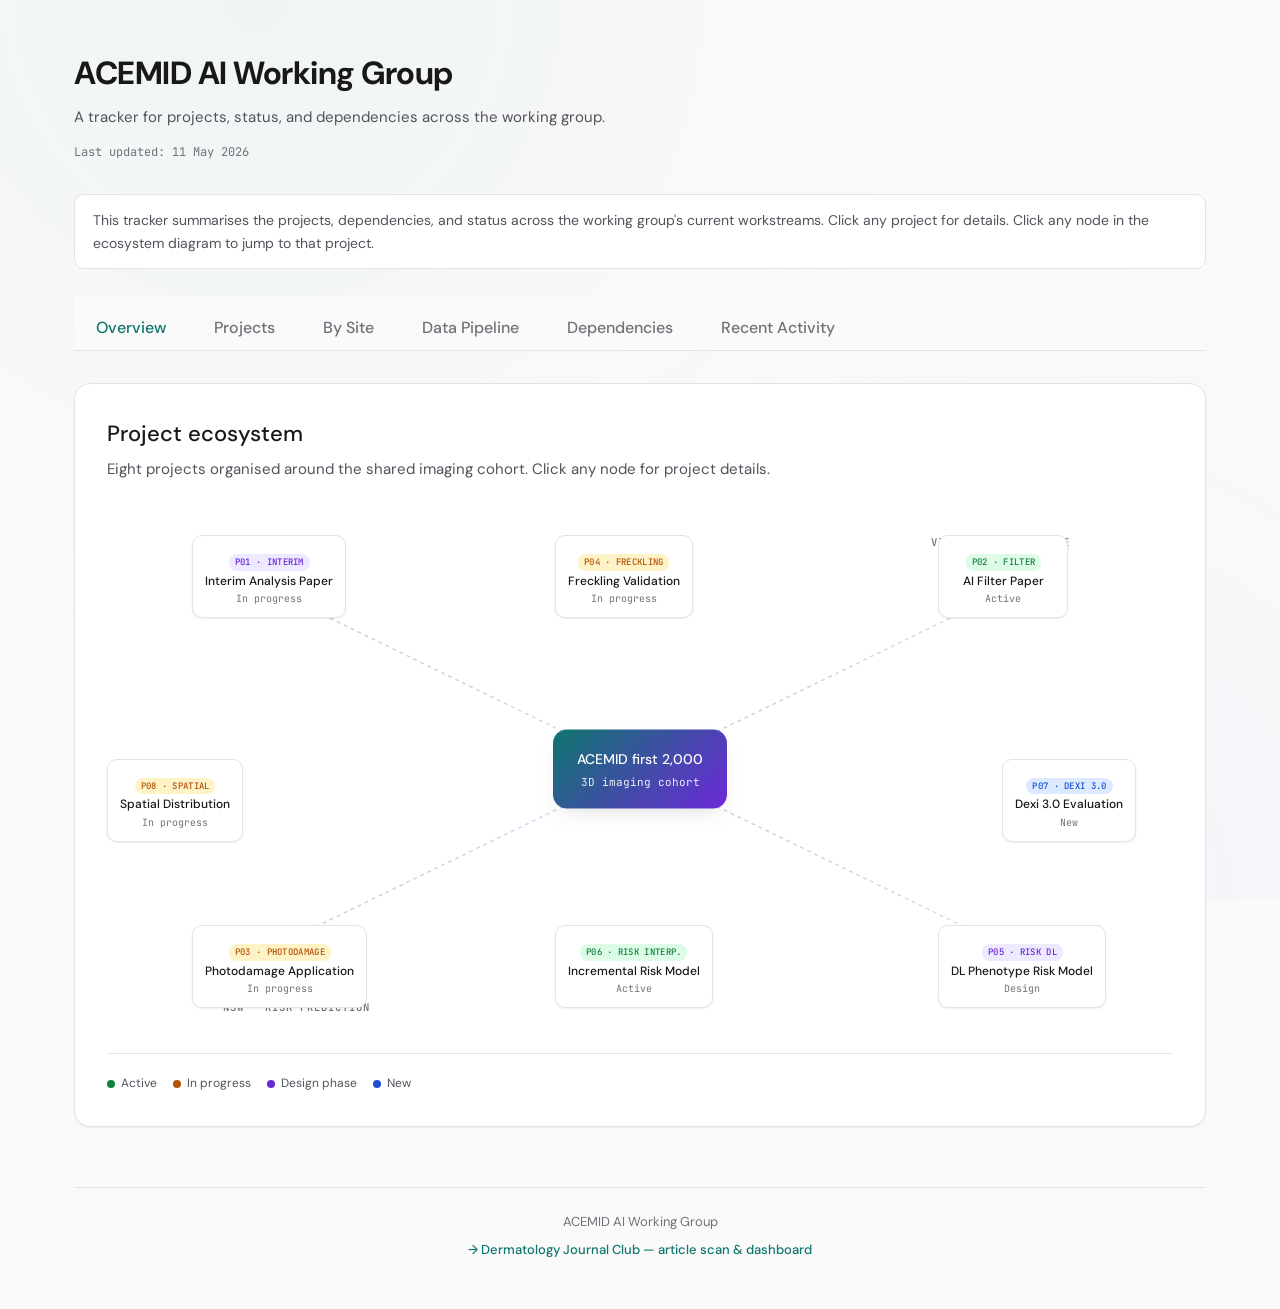
==== commit 8bfebfee: "Link journal club from tracker footer; add toolkit README - index.html: single unobtrusive footer li" ====
--- a/index.html
+++ b/index.html
@@ -958,6 +958,7 @@
 
 <div class="footer">
   <p>ACEMID AI Working Group</p>
+  <p style="margin-top:8px;"><a href="journal-club-dashboard.html" style="color:var(--accent); text-decoration:none; font-weight:500;">→ Dermatology Journal Club — article scan &amp; dashboard</a></p>
 </div>
 
 </div>
